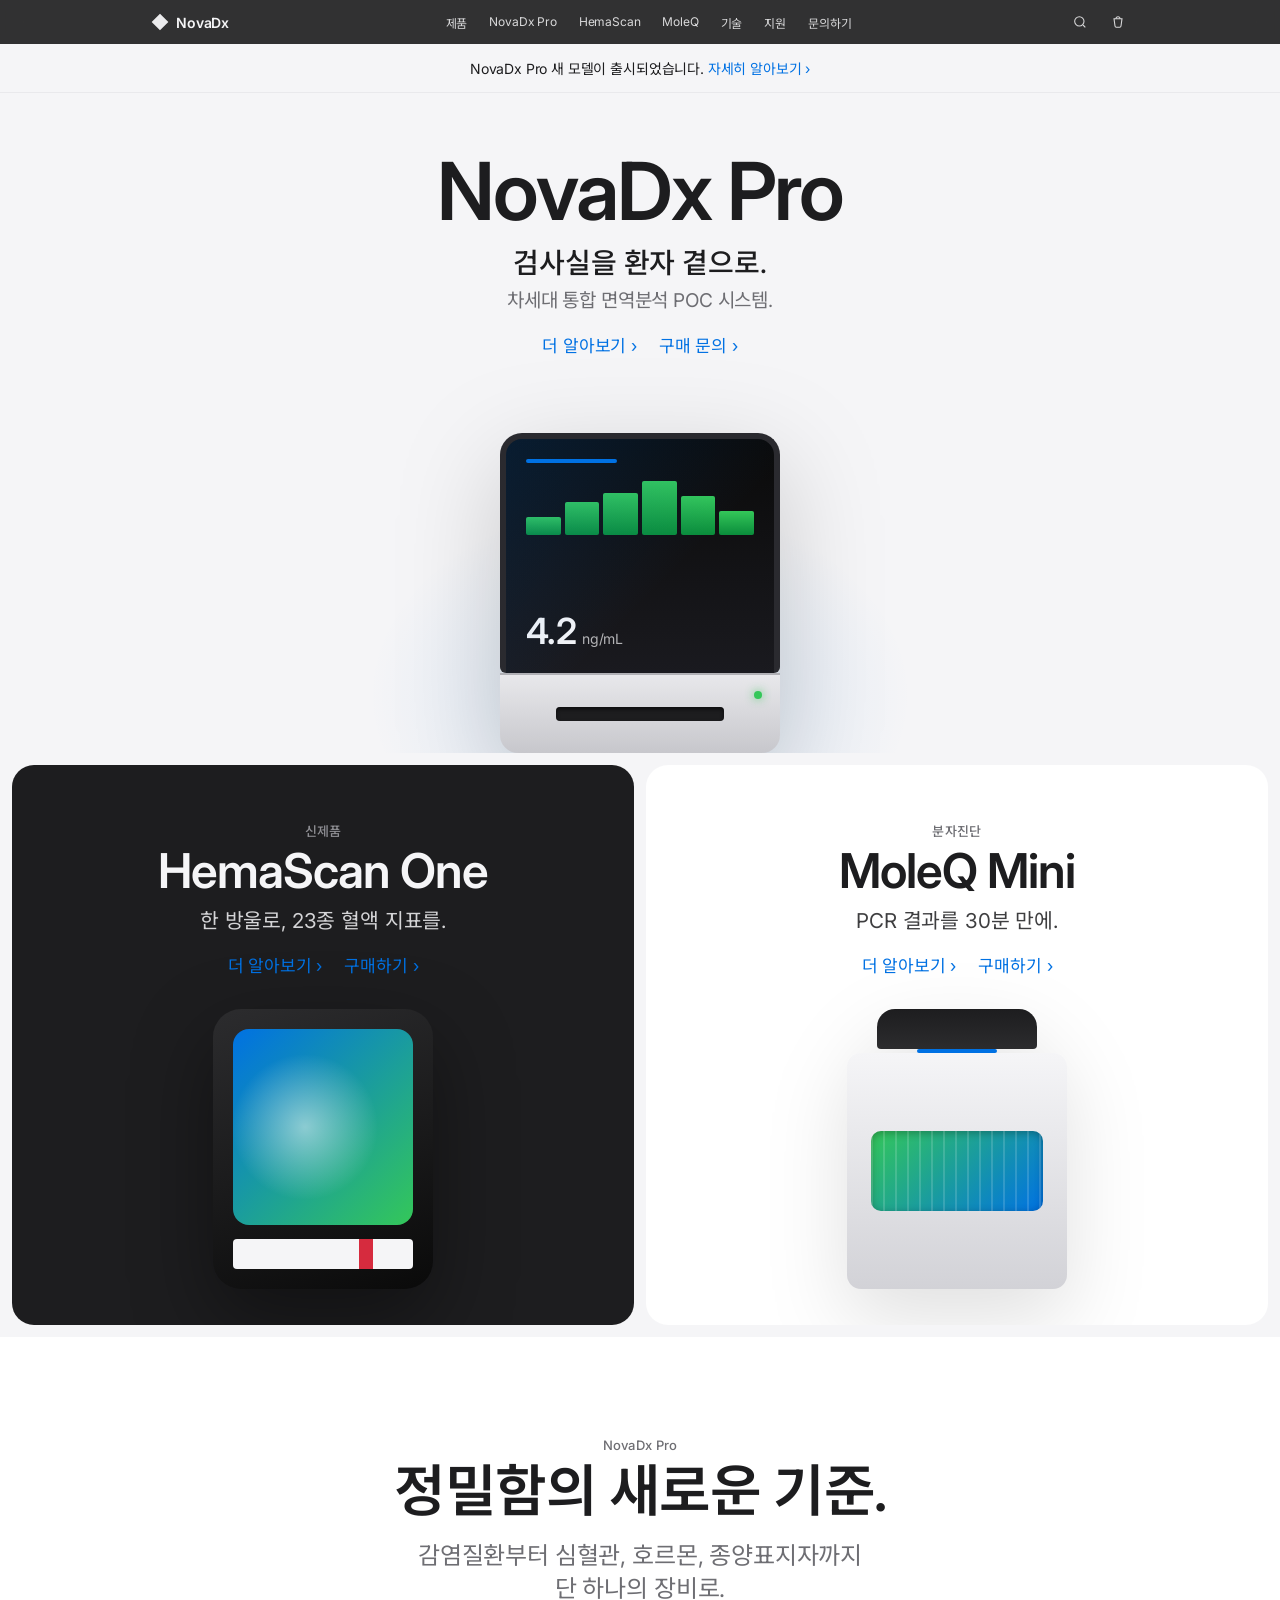
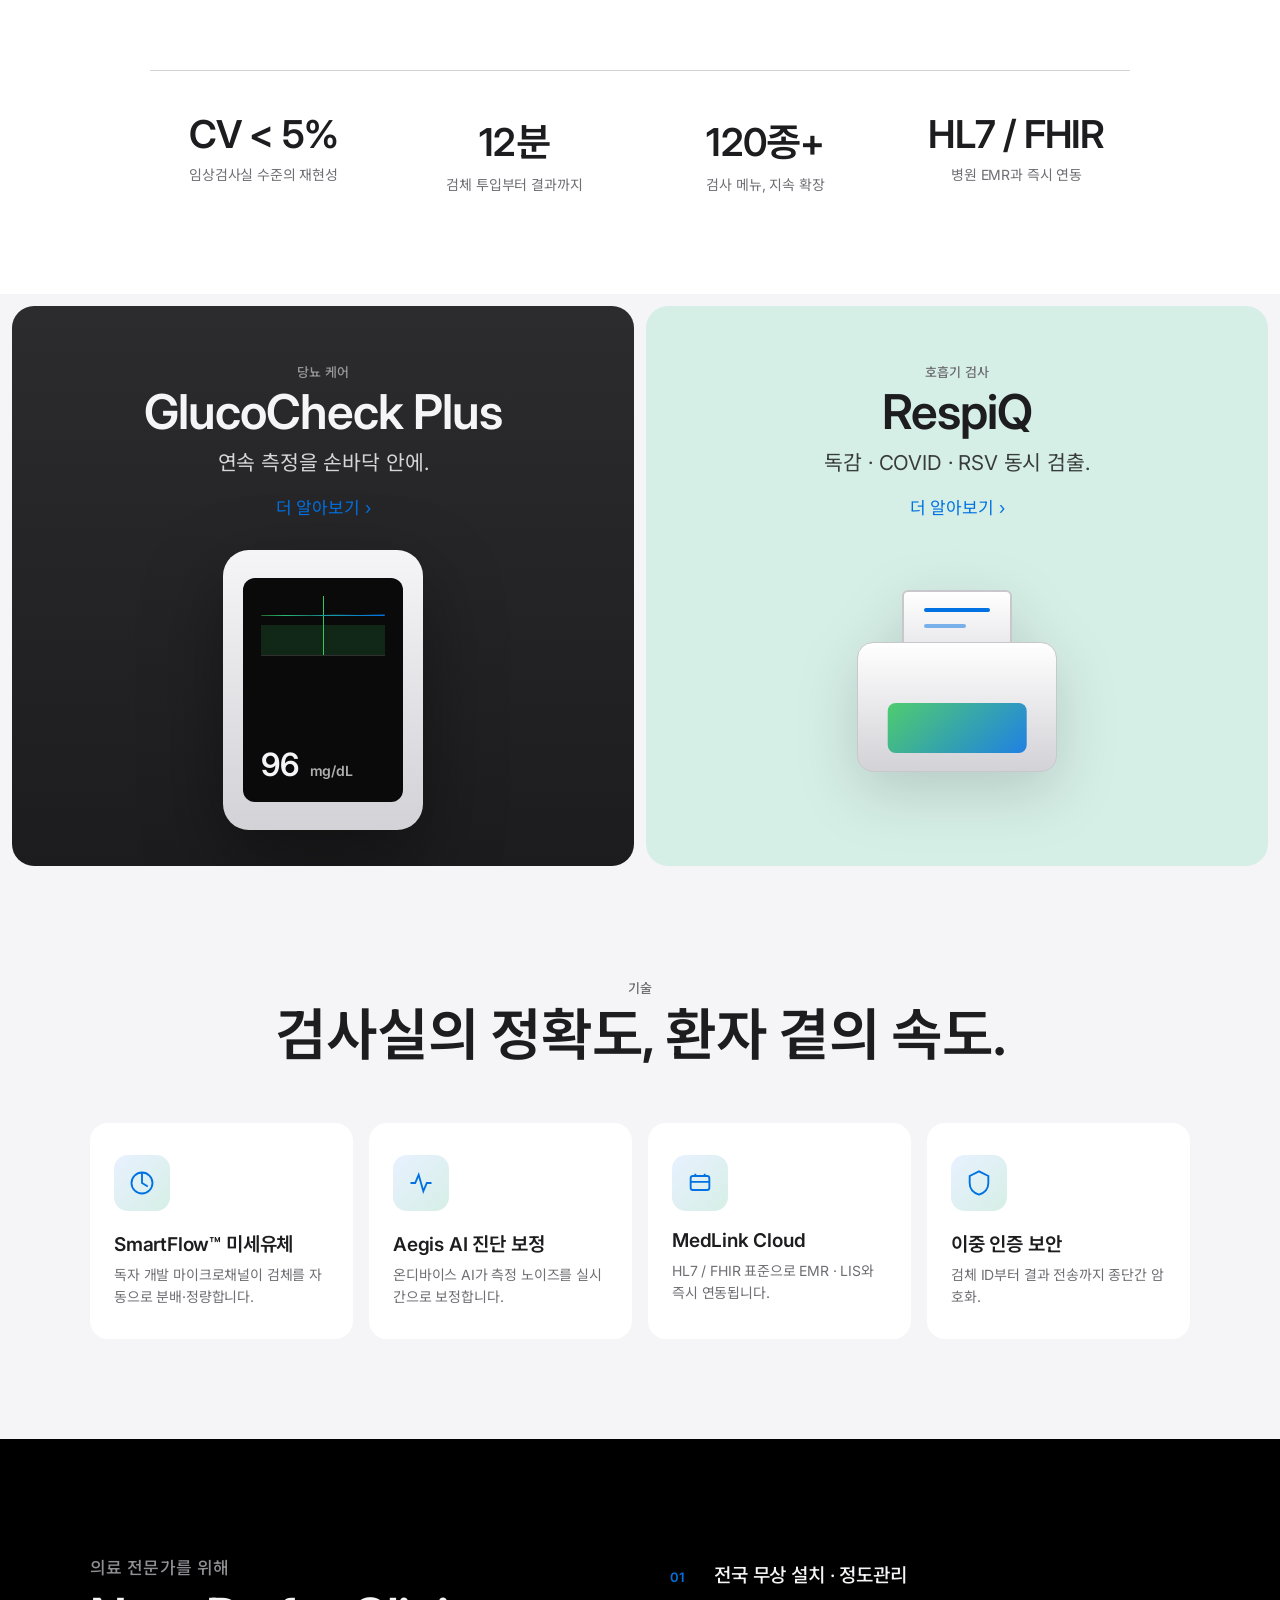
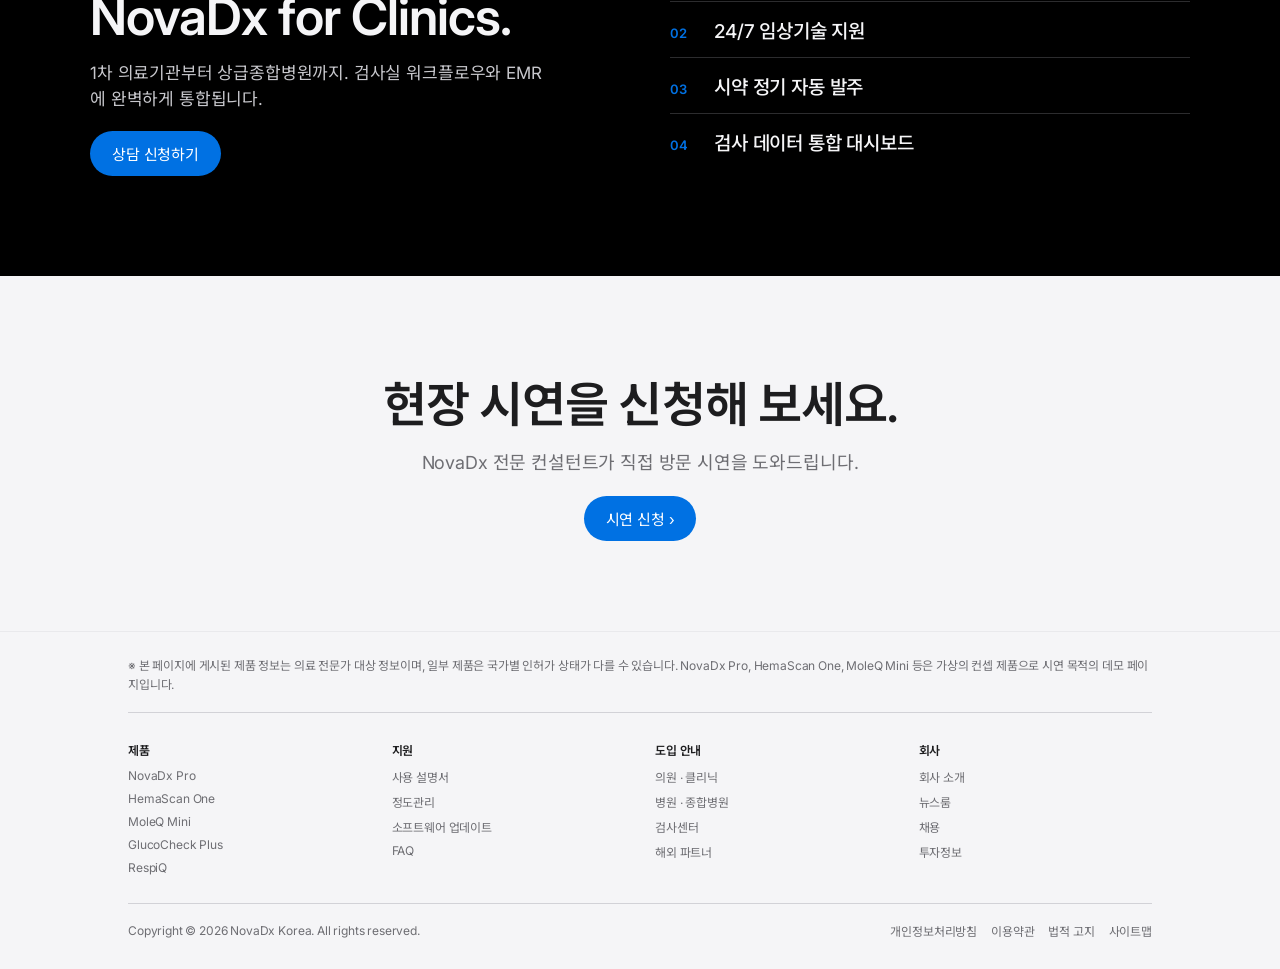
==== index.html @ 45e41076 "feat: Apple Korea-style POC diagnostics landing page NovaDx 컨셉의 단일 페이지 사이트 (HTML/CSS/JS): - 상단 글로벌 내" ====
<!DOCTYPE html>
<html lang="ko">
<head>
<meta charset="UTF-8" />
<meta name="viewport" content="width=device-width, initial-scale=1.0" />
<title>NovaDx — 차세대 현장 진단 시스템</title>
<meta name="description" content="NovaDx의 POC 진단 장비. 검사실 수준의 정확도를 환자 곁으로." />
<link rel="stylesheet" href="css/style.css" />
<link rel="preconnect" href="https://fonts.googleapis.com">
<link rel="preconnect" href="https://fonts.gstatic.com" crossorigin>
<link rel="stylesheet" href="https://fonts.googleapis.com/css2?family=Inter:wght@300;400;500;600;700&family=Noto+Sans+KR:wght@300;400;500;600;700&display=swap">
</head>
<body>

<!-- Global Nav -->
<header class="nav" id="nav">
  <div class="nav-inner">
    <a href="#" class="nav-logo" aria-label="NovaDx">
      <svg viewBox="0 0 24 24" width="20" height="20" fill="currentColor" aria-hidden="true">
        <path d="M12 2 L22 12 L12 22 L2 12 Z M12 7 L17 12 L12 17 L7 12 Z"/>
      </svg>
      <span>NovaDx</span>
    </a>
    <nav class="nav-menu" aria-label="주 메뉴">
      <a href="#products">제품</a>
      <a href="#flagship">NovaDx Pro</a>
      <a href="#hema">HemaScan</a>
      <a href="#mole">MoleQ</a>
      <a href="#tech">기술</a>
      <a href="#support">지원</a>
      <a href="#contact">문의하기</a>
    </nav>
    <div class="nav-icons">
      <button class="icon-btn" aria-label="검색">
        <svg viewBox="0 0 24 24" width="16" height="16" fill="none" stroke="currentColor" stroke-width="1.6"><circle cx="11" cy="11" r="7"/><path d="m20 20-3.5-3.5"/></svg>
      </button>
      <button class="icon-btn" aria-label="장바구니">
        <svg viewBox="0 0 24 24" width="16" height="16" fill="none" stroke="currentColor" stroke-width="1.6"><path d="M6 7h12l-1.5 11a2 2 0 0 1-2 1.8h-5a2 2 0 0 1-2-1.8L6 7Z"/><path d="M9 7a3 3 0 0 1 6 0"/></svg>
      </button>
    </div>
  </div>
</header>

<!-- Announcement Bar -->
<div class="announce">
  <p>NovaDx Pro 새 모델이 출시되었습니다. <a href="#flagship">자세히 알아보기 ›</a></p>
</div>

<main>

  <!-- Hero -->
  <section class="hero" id="hero">
    <div class="hero-copy">
      <h1>NovaDx Pro</h1>
      <p class="tagline">검사실을 환자 곁으로.</p>
      <p class="subline">차세대 통합 면역분석 POC 시스템.</p>
      <div class="cta-row">
        <a href="#flagship" class="link">더 알아보기 ›</a>
        <a href="#contact" class="link">구매 문의 ›</a>
      </div>
    </div>
    <div class="hero-visual" aria-hidden="true">
      <div class="device device-pro">
        <div class="device-screen">
          <div class="screen-bar"></div>
          <div class="screen-graph">
            <span></span><span></span><span></span><span></span><span></span><span></span>
          </div>
          <div class="screen-readout">
            <strong>4.2</strong><em>ng/mL</em>
          </div>
        </div>
        <div class="device-body">
          <div class="device-slot"></div>
          <div class="device-led"></div>
        </div>
      </div>
      <div class="hero-glow"></div>
    </div>
  </section>

  <!-- Tile Grid Row 1 -->
  <section class="tile-row" id="products">
    <article class="tile tile-dark" id="hema">
      <div class="tile-text">
        <p class="eyebrow">신제품</p>
        <h2>HemaScan One</h2>
        <p class="lede">한 방울로, 23종 혈액 지표를.</p>
        <div class="cta-row">
          <a href="#" class="link link-blue">더 알아보기 ›</a>
          <a href="#" class="link link-blue">구매하기 ›</a>
        </div>
      </div>
      <div class="tile-visual">
        <div class="device device-hema">
          <div class="hema-screen"><div class="hema-pulse"></div></div>
          <div class="hema-strip"></div>
        </div>
      </div>
    </article>

    <article class="tile tile-light" id="mole">
      <div class="tile-text">
        <p class="eyebrow">분자진단</p>
        <h2>MoleQ Mini</h2>
        <p class="lede">PCR 결과를 30분 만에.</p>
        <div class="cta-row">
          <a href="#" class="link link-blue">더 알아보기 ›</a>
          <a href="#" class="link link-blue">구매하기 ›</a>
        </div>
      </div>
      <div class="tile-visual">
        <div class="device device-mole">
          <div class="mole-cap"></div>
          <div class="mole-body">
            <div class="mole-window"></div>
          </div>
        </div>
      </div>
    </article>
  </section>

  <!-- Flagship deep dive -->
  <section class="feature" id="flagship">
    <div class="feature-inner">
      <p class="eyebrow center">NovaDx Pro</p>
      <h2 class="display">정밀함의 새로운 기준.</h2>
      <p class="display-sub">감염질환부터 심혈관, 호르몬, 종양표지자까지<br/>단 하나의 장비로.</p>

      <div class="spec-grid">
        <div class="spec">
          <strong>CV &lt; 5%</strong>
          <span>임상검사실 수준의 재현성</span>
        </div>
        <div class="spec">
          <strong>12분</strong>
          <span>검체 투입부터 결과까지</span>
        </div>
        <div class="spec">
          <strong>120종+</strong>
          <span>검사 메뉴, 지속 확장</span>
        </div>
        <div class="spec">
          <strong>HL7 / FHIR</strong>
          <span>병원 EMR과 즉시 연동</span>
        </div>
      </div>
    </div>
  </section>

  <!-- Tile Grid Row 2 -->
  <section class="tile-row">
    <article class="tile tile-graphite">
      <div class="tile-text">
        <p class="eyebrow">당뇨 케어</p>
        <h2>GlucoCheck Plus</h2>
        <p class="lede">연속 측정을 손바닥 안에.</p>
        <div class="cta-row">
          <a href="#" class="link link-blue">더 알아보기 ›</a>
        </div>
      </div>
      <div class="tile-visual">
        <div class="device device-gluco">
          <div class="gluco-screen">
            <div class="gluco-line"></div>
            <strong>96 <em>mg/dL</em></strong>
          </div>
        </div>
      </div>
    </article>

    <article class="tile tile-mint">
      <div class="tile-text">
        <p class="eyebrow">호흡기 검사</p>
        <h2>RespiQ</h2>
        <p class="lede">독감 · COVID · RSV 동시 검출.</p>
        <div class="cta-row">
          <a href="#" class="link link-blue">더 알아보기 ›</a>
        </div>
      </div>
      <div class="tile-visual">
        <div class="device device-respi">
          <div class="respi-cart"></div>
          <div class="respi-base"></div>
        </div>
      </div>
    </article>
  </section>

  <!-- Tech section -->
  <section class="tech" id="tech">
    <div class="tech-inner">
      <p class="eyebrow center">기술</p>
      <h2 class="display">검사실의 정확도, 환자 곁의 속도.</h2>

      <div class="tech-grid">
        <div class="tech-card">
          <div class="tech-icon" aria-hidden="true">
            <svg viewBox="0 0 24 24" width="28" height="28" fill="none" stroke="currentColor" stroke-width="1.6"><circle cx="12" cy="12" r="9"/><path d="M12 3v9l5 3"/></svg>
          </div>
          <h3>SmartFlow™ 미세유체</h3>
          <p>독자 개발 마이크로채널이 검체를 자동으로 분배·정량합니다.</p>
        </div>
        <div class="tech-card">
          <div class="tech-icon" aria-hidden="true">
            <svg viewBox="0 0 24 24" width="28" height="28" fill="none" stroke="currentColor" stroke-width="1.6"><path d="M3 12h4l3-7 4 14 3-7h4"/></svg>
          </div>
          <h3>Aegis AI 진단 보정</h3>
          <p>온디바이스 AI가 측정 노이즈를 실시간으로 보정합니다.</p>
        </div>
        <div class="tech-card">
          <div class="tech-icon" aria-hidden="true">
            <svg viewBox="0 0 24 24" width="28" height="28" fill="none" stroke="currentColor" stroke-width="1.6"><rect x="4" y="6" width="16" height="12" rx="2"/><path d="M8 6V4M16 6V4M4 11h16"/></svg>
          </div>
          <h3>MedLink Cloud</h3>
          <p>HL7 / FHIR 표준으로 EMR · LIS와 즉시 연동됩니다.</p>
        </div>
        <div class="tech-card">
          <div class="tech-icon" aria-hidden="true">
            <svg viewBox="0 0 24 24" width="28" height="28" fill="none" stroke="currentColor" stroke-width="1.6"><path d="M12 2 4 6v6c0 5 3.5 8.5 8 10 4.5-1.5 8-5 8-10V6l-8-4Z"/></svg>
          </div>
          <h3>이중 인증 보안</h3>
          <p>검체 ID부터 결과 전송까지 종단간 암호화.</p>
        </div>
      </div>
    </div>
  </section>

  <!-- For professionals -->
  <section class="pro" id="support">
    <div class="pro-inner">
      <div class="pro-text">
        <p class="eyebrow">의료 전문가를 위해</p>
        <h2>NovaDx for Clinics.</h2>
        <p>1차 의료기관부터 상급종합병원까지. 검사실 워크플로우와 EMR에 완벽하게 통합됩니다.</p>
        <a href="#contact" class="btn-primary">상담 신청하기</a>
      </div>
      <ul class="pro-bullets">
        <li><span>01</span> 전국 무상 설치 · 정도관리</li>
        <li><span>02</span> 24/7 임상기술 지원</li>
        <li><span>03</span> 시약 정기 자동 발주</li>
        <li><span>04</span> 검사 데이터 통합 대시보드</li>
      </ul>
    </div>
  </section>

  <!-- Contact / CTA -->
  <section class="cta-band" id="contact">
    <h2>현장 시연을 신청해 보세요.</h2>
    <p>NovaDx 전문 컨설턴트가 직접 방문 시연을 도와드립니다.</p>
    <a href="mailto:contact@novadx.kr" class="btn-primary btn-on-light">시연 신청 ›</a>
  </section>

</main>

<!-- Footer -->
<footer class="foot">
  <div class="foot-inner">
    <p class="foot-note">
      ※ 본 페이지에 게시된 제품 정보는 의료 전문가 대상 정보이며, 일부 제품은 국가별 인허가 상태가 다를 수 있습니다.
      NovaDx Pro, HemaScan One, MoleQ Mini 등은 가상의 컨셉 제품으로 시연 목적의 데모 페이지입니다.
    </p>

    <div class="foot-grid">
      <div>
        <h4>제품</h4>
        <ul>
          <li><a href="#flagship">NovaDx Pro</a></li>
          <li><a href="#hema">HemaScan One</a></li>
          <li><a href="#mole">MoleQ Mini</a></li>
          <li><a href="#">GlucoCheck Plus</a></li>
          <li><a href="#">RespiQ</a></li>
        </ul>
      </div>
      <div>
        <h4>지원</h4>
        <ul>
          <li><a href="#">사용 설명서</a></li>
          <li><a href="#">정도관리</a></li>
          <li><a href="#">소프트웨어 업데이트</a></li>
          <li><a href="#">FAQ</a></li>
        </ul>
      </div>
      <div>
        <h4>도입 안내</h4>
        <ul>
          <li><a href="#">의원 · 클리닉</a></li>
          <li><a href="#">병원 · 종합병원</a></li>
          <li><a href="#">검사센터</a></li>
          <li><a href="#">해외 파트너</a></li>
        </ul>
      </div>
      <div>
        <h4>회사</h4>
        <ul>
          <li><a href="#">회사 소개</a></li>
          <li><a href="#">뉴스룸</a></li>
          <li><a href="#">채용</a></li>
          <li><a href="#">투자정보</a></li>
        </ul>
      </div>
    </div>

    <div class="foot-bottom">
      <p>Copyright © 2026 NovaDx Korea. All rights reserved.</p>
      <ul>
        <li><a href="#">개인정보처리방침</a></li>
        <li><a href="#">이용약관</a></li>
        <li><a href="#">법적 고지</a></li>
        <li><a href="#">사이트맵</a></li>
      </ul>
    </div>
  </div>
</footer>

<script src="js/script.js"></script>
</body>
</html>
---- css/style.css ----
:root {
  --c-bg: #ffffff;
  --c-text: #1d1d1f;
  --c-text-soft: #6e6e73;
  --c-line: #d2d2d7;
  --c-blue: #0071e3;
  --c-blue-hover: #0077ed;
  --c-dark: #000000;
  --c-graphite: #1d1d1f;
  --c-mint: #d6efe6;
  --c-cream: #f5f5f7;
  --radius-l: 22px;
  --max: 1000px;
  --nav-h: 44px;
  --font: "Inter", "Noto Sans KR", -apple-system, BlinkMacSystemFont, "SF Pro KR", "SF Pro Text", "Apple SD Gothic Neo", "Helvetica Neue", Arial, sans-serif;
}

* { box-sizing: border-box; }

html, body {
  margin: 0;
  padding: 0;
  background: var(--c-cream);
  color: var(--c-text);
  font-family: var(--font);
  -webkit-font-smoothing: antialiased;
  -moz-osx-font-smoothing: grayscale;
  letter-spacing: -0.01em;
}

a { color: inherit; text-decoration: none; }
button { font-family: inherit; }

/* ---------- Global Nav ---------- */
.nav {
  position: sticky;
  top: 0;
  z-index: 100;
  height: var(--nav-h);
  background: rgba(0,0,0,0.8);
  backdrop-filter: saturate(180%) blur(20px);
  -webkit-backdrop-filter: saturate(180%) blur(20px);
  color: #f5f5f7;
  font-size: 12px;
}
.nav-inner {
  max-width: 1024px;
  margin: 0 auto;
  height: 100%;
  padding: 0 22px;
  display: flex;
  align-items: center;
  justify-content: space-between;
}
.nav-logo {
  display: flex;
  align-items: center;
  gap: 6px;
  font-weight: 600;
  font-size: 14px;
  color: #f5f5f7;
}
.nav-logo svg { opacity: 0.95; }
.nav-menu {
  display: flex;
  gap: 22px;
}
.nav-menu a {
  opacity: 0.85;
  transition: opacity 0.2s ease;
  font-weight: 400;
}
.nav-menu a:hover { opacity: 1; }
.nav-icons { display: flex; gap: 14px; }
.icon-btn {
  background: none;
  border: 0;
  padding: 4px;
  color: #f5f5f7;
  cursor: pointer;
  opacity: 0.85;
  display: flex;
  align-items: center;
  justify-content: center;
}
.icon-btn:hover { opacity: 1; }

/* ---------- Announcement ---------- */
.announce {
  background: var(--c-cream);
  text-align: center;
  padding: 14px 20px;
  font-size: 14px;
  color: var(--c-text);
  border-bottom: 1px solid #e9e9ec;
}
.announce a {
  color: var(--c-blue);
}
.announce a:hover { text-decoration: underline; }

/* ---------- Generic ---------- */
h1, h2, h3, h4 { margin: 0; font-weight: 600; }
p { margin: 0; }

.eyebrow {
  font-size: 13px;
  font-weight: 500;
  color: var(--c-text-soft);
  letter-spacing: 0.02em;
  text-transform: none;
  margin-bottom: 6px;
}
.eyebrow.center { text-align: center; }

.link {
  color: var(--c-blue);
  font-size: 17px;
  font-weight: 400;
  transition: color 0.2s ease;
}
.link:hover { color: var(--c-blue-hover); text-decoration: underline; }
.link-blue { color: var(--c-blue); }
.cta-row { display: flex; gap: 22px; justify-content: center; margin-top: 14px; flex-wrap: wrap; }

.btn-primary {
  display: inline-block;
  background: var(--c-blue);
  color: #fff;
  border-radius: 980px;
  padding: 12px 22px;
  font-size: 15px;
  font-weight: 400;
  transition: background 0.2s ease;
  margin-top: 18px;
}
.btn-primary:hover { background: var(--c-blue-hover); }
.btn-on-light { margin-top: 22px; }

/* ---------- Hero ---------- */
.hero {
  background: var(--c-cream);
  text-align: center;
  padding: 56px 22px 0;
  overflow: hidden;
}
.hero-copy h1 {
  font-size: clamp(44px, 7vw, 80px);
  font-weight: 600;
  letter-spacing: -0.025em;
  line-height: 1.05;
}
.hero-copy .tagline {
  font-size: clamp(20px, 2.4vw, 28px);
  font-weight: 500;
  margin-top: 8px;
  color: var(--c-text);
}
.hero-copy .subline {
  font-size: clamp(15px, 1.6vw, 19px);
  margin-top: 4px;
  color: var(--c-text-soft);
}
.hero .cta-row { margin-top: 20px; }

.hero-visual {
  position: relative;
  margin: 36px auto 0;
  width: 100%;
  max-width: 640px;
  height: 360px;
  display: flex;
  align-items: flex-end;
  justify-content: center;
}
.hero-glow {
  position: absolute;
  inset: auto 0 0 0;
  height: 80%;
  background: radial-gradient(ellipse at 50% 80%, rgba(0,113,227,0.12), transparent 60%);
  pointer-events: none;
  z-index: 0;
}

/* ---------- Device illustrations (CSS only) ---------- */
.device { position: relative; z-index: 1; }

.device-pro {
  width: 280px;
  height: 320px;
  display: flex;
  flex-direction: column;
  filter: drop-shadow(0 30px 50px rgba(0,0,0,0.18));
}
.device-screen {
  flex: 1;
  background: linear-gradient(180deg, #0a0a0a 0%, #1a1a1f 100%);
  border-radius: 22px 22px 6px 6px;
  border: 6px solid #2a2a2f;
  border-bottom: 0;
  padding: 20px;
  display: flex;
  flex-direction: column;
  gap: 12px;
  position: relative;
  overflow: hidden;
}
.device-screen::before {
  content: "";
  position: absolute;
  inset: 0;
  background: linear-gradient(135deg, rgba(0,113,227,0.18), transparent 60%);
  pointer-events: none;
}
.screen-bar {
  height: 4px;
  width: 40%;
  background: #0071e3;
  border-radius: 2px;
}
.screen-graph {
  display: flex;
  align-items: flex-end;
  gap: 4px;
  height: 60px;
}
.screen-graph span {
  flex: 1;
  background: linear-gradient(180deg, #34c759, #0a8c3b);
  border-radius: 2px;
  animation: bounce 2.4s infinite ease-in-out;
}
.screen-graph span:nth-child(1) { height: 30%; animation-delay: 0s; }
.screen-graph span:nth-child(2) { height: 55%; animation-delay: 0.15s; }
.screen-graph span:nth-child(3) { height: 70%; animation-delay: 0.3s; }
.screen-graph span:nth-child(4) { height: 90%; animation-delay: 0.45s; }
.screen-graph span:nth-child(5) { height: 65%; animation-delay: 0.6s; }
.screen-graph span:nth-child(6) { height: 40%; animation-delay: 0.75s; }
@keyframes bounce {
  0%, 100% { transform: translateY(0); opacity: 1; }
  50%      { transform: translateY(-4px); opacity: 0.85; }
}
.screen-readout {
  margin-top: auto;
  color: #f5f5f7;
  display: flex;
  align-items: baseline;
  gap: 6px;
}
.screen-readout strong { font-size: 36px; font-weight: 600; letter-spacing: -0.02em; }
.screen-readout em { font-style: normal; font-size: 14px; opacity: 0.7; }

.device-body {
  height: 80px;
  background: linear-gradient(180deg, #e8e8eb 0%, #c7c7cc 100%);
  border-radius: 0 0 18px 18px;
  position: relative;
  display: flex;
  align-items: center;
  justify-content: center;
  border-top: 2px solid #b0b0b5;
}
.device-slot {
  width: 60%;
  height: 14px;
  background: #1d1d1f;
  border-radius: 4px;
  box-shadow: inset 0 2px 4px rgba(0,0,0,0.6);
}
.device-led {
  position: absolute;
  right: 18px;
  top: 16px;
  width: 8px;
  height: 8px;
  border-radius: 50%;
  background: #34c759;
  box-shadow: 0 0 10px rgba(52,199,89,0.8);
}

/* ---------- Tile rows ---------- */
.tile-row {
  display: grid;
  grid-template-columns: 1fr 1fr;
  gap: 12px;
  padding: 12px;
  max-width: 1320px;
  margin: 0 auto;
}
.tile {
  position: relative;
  border-radius: var(--radius-l);
  padding: 56px 36px 36px;
  min-height: 560px;
  overflow: hidden;
  display: flex;
  flex-direction: column;
  justify-content: space-between;
}
.tile-text { text-align: center; }
.tile-text h2 {
  font-size: clamp(34px, 4vw, 48px);
  font-weight: 600;
  letter-spacing: -0.02em;
  line-height: 1.05;
  margin-top: 4px;
}
.tile-text .lede {
  font-size: clamp(17px, 1.6vw, 21px);
  margin-top: 8px;
  color: inherit;
  opacity: 0.85;
}
.tile-text .cta-row { margin-top: 18px; }

.tile-visual {
  flex: 1;
  display: flex;
  align-items: flex-end;
  justify-content: center;
  margin-top: 20px;
}

.tile-dark { background: #1d1d1f; color: #f5f5f7; }
.tile-dark .eyebrow { color: #8e8e93; }
.tile-light { background: #ffffff; color: var(--c-text); }
.tile-graphite { background: linear-gradient(180deg, #2c2c2e 0%, #1c1c1e 100%); color: #f5f5f7; }
.tile-graphite .eyebrow { color: #98989d; }
.tile-mint { background: var(--c-mint); color: var(--c-text); }

/* HemaScan device */
.device-hema {
  width: 220px;
  height: 280px;
  background: linear-gradient(160deg, #2c2c2e 0%, #0a0a0a 100%);
  border-radius: 28px;
  filter: drop-shadow(0 30px 40px rgba(0,0,0,0.4));
  padding: 20px;
  display: flex;
  flex-direction: column;
  gap: 14px;
}
.hema-screen {
  flex: 1;
  background: linear-gradient(135deg, #0071e3, #34c759);
  border-radius: 16px;
  position: relative;
  overflow: hidden;
}
.hema-pulse {
  position: absolute;
  inset: 0;
  background: radial-gradient(circle at 40% 50%, rgba(255,255,255,0.5), transparent 50%);
  animation: pulse 3s ease-in-out infinite;
}
@keyframes pulse {
  0%, 100% { opacity: 0.4; transform: scale(1); }
  50%      { opacity: 0.8; transform: scale(1.1); }
}
.hema-strip {
  height: 30px;
  background: linear-gradient(90deg, #f5f5f7 0%, #f5f5f7 70%, #d62b3e 70%, #d62b3e 78%, #f5f5f7 78%);
  border-radius: 4px;
}

/* MoleQ device */
.device-mole {
  width: 220px;
  height: 280px;
  display: flex;
  flex-direction: column;
  filter: drop-shadow(0 30px 40px rgba(0,0,0,0.12));
}
.mole-cap {
  height: 40px;
  background: linear-gradient(180deg, #1d1d1f, #2c2c2e);
  border-radius: 18px 18px 4px 4px;
  margin: 0 30px;
  position: relative;
}
.mole-cap::after {
  content: "";
  position: absolute;
  left: 50%;
  bottom: -4px;
  transform: translateX(-50%);
  width: 50%;
  height: 4px;
  background: var(--c-blue);
  border-radius: 2px;
}
.mole-body {
  flex: 1;
  background: linear-gradient(180deg, #f5f5f7 0%, #d2d2d7 100%);
  border-radius: 14px;
  margin-top: 4px;
  padding: 24px;
  display: flex;
  align-items: center;
  justify-content: center;
}
.mole-window {
  width: 100%;
  height: 80px;
  background: linear-gradient(135deg, #34c759, #0071e3);
  border-radius: 10px;
  box-shadow: inset 0 2px 8px rgba(0,0,0,0.3);
  position: relative;
  overflow: hidden;
}
.mole-window::after {
  content: "";
  position: absolute;
  inset: 0;
  background: repeating-linear-gradient(90deg, rgba(255,255,255,0.15) 0 2px, transparent 2px 12px);
  animation: scan 2.4s linear infinite;
}
@keyframes scan {
  from { transform: translateX(-50%); }
  to   { transform: translateX(50%); }
}

/* GlucoCheck device */
.device-gluco {
  width: 200px;
  height: 280px;
  background: linear-gradient(180deg, #f5f5f7 0%, #d2d2d7 100%);
  border-radius: 26px;
  padding: 28px 20px;
  filter: drop-shadow(0 30px 40px rgba(0,0,0,0.4));
}
.gluco-screen {
  width: 100%;
  height: 100%;
  background: #0a0a0a;
  border-radius: 12px;
  padding: 18px;
  color: #f5f5f7;
  display: flex;
  flex-direction: column;
  justify-content: space-between;
  position: relative;
}
.gluco-line {
  height: 60px;
  border-bottom: 1px solid rgba(255,255,255,0.15);
  background:
    linear-gradient(90deg, transparent 0 50%, #34c759 50% 51%, transparent 51% 100%) no-repeat,
    linear-gradient(180deg, transparent 50%, rgba(52,199,89,0.15) 50%);
  position: relative;
}
.gluco-line::before {
  content: "";
  position: absolute;
  left: 0;
  right: 0;
  top: 30%;
  height: 2px;
  background: linear-gradient(90deg, #34c759, #0071e3);
  border-radius: 2px;
  clip-path: polygon(0 70%, 20% 50%, 40% 60%, 60% 30%, 80% 45%, 100% 20%, 100% 100%, 0 100%);
}
.gluco-screen strong {
  font-size: 32px;
  font-weight: 600;
}
.gluco-screen em { font-style: normal; font-size: 14px; opacity: 0.7; margin-left: 4px; }

/* RespiQ */
.device-respi {
  width: 240px;
  height: 240px;
  display: flex;
  flex-direction: column;
  align-items: center;
  filter: drop-shadow(0 20px 30px rgba(0,0,0,0.15));
}
.respi-cart {
  width: 110px;
  height: 60px;
  background: linear-gradient(180deg, #ffffff, #e8e8eb);
  border: 2px solid #c7c7cc;
  border-radius: 6px;
  position: relative;
}
.respi-cart::before, .respi-cart::after {
  content: "";
  position: absolute;
  background: var(--c-blue);
  border-radius: 2px;
}
.respi-cart::before { top: 16px; left: 20px; right: 20px; height: 4px; }
.respi-cart::after  { top: 32px; left: 20px; width: 40%; height: 4px; opacity: 0.5; }
.respi-base {
  margin-top: -8px;
  width: 200px;
  height: 130px;
  background: linear-gradient(180deg, #ffffff 0%, #d2d2d7 100%);
  border-radius: 16px;
  border: 1px solid #c7c7cc;
  position: relative;
}
.respi-base::after {
  content: "";
  position: absolute;
  bottom: 18px;
  left: 50%;
  transform: translateX(-50%);
  width: 70%;
  height: 50px;
  background: linear-gradient(135deg, #34c759, #0071e3);
  border-radius: 8px;
  opacity: 0.85;
}

/* ---------- Feature deep-dive ---------- */
.feature {
  background: #ffffff;
  padding: 100px 22px;
  text-align: center;
}
.feature-inner { max-width: 980px; margin: 0 auto; }
.display {
  font-size: clamp(36px, 5vw, 56px);
  font-weight: 600;
  letter-spacing: -0.022em;
  line-height: 1.1;
  margin-top: 8px;
}
.display-sub {
  font-size: clamp(19px, 2vw, 24px);
  color: var(--c-text-soft);
  margin-top: 16px;
  line-height: 1.4;
}
.spec-grid {
  display: grid;
  grid-template-columns: repeat(4, 1fr);
  gap: 24px;
  margin-top: 64px;
  border-top: 1px solid var(--c-line);
  padding-top: 40px;
}
.spec strong {
  display: block;
  font-size: clamp(28px, 3vw, 40px);
  font-weight: 600;
  letter-spacing: -0.02em;
}
.spec span {
  display: block;
  font-size: 14px;
  color: var(--c-text-soft);
  margin-top: 8px;
  line-height: 1.4;
}

/* ---------- Tech ---------- */
.tech {
  background: var(--c-cream);
  padding: 100px 22px;
}
.tech-inner { max-width: 1100px; margin: 0 auto; text-align: center; }
.tech-grid {
  display: grid;
  grid-template-columns: repeat(4, 1fr);
  gap: 16px;
  margin-top: 56px;
}
.tech-card {
  background: #ffffff;
  border-radius: 18px;
  padding: 32px 24px;
  text-align: left;
  transition: transform 0.3s ease, box-shadow 0.3s ease;
}
.tech-card:hover {
  transform: translateY(-4px);
  box-shadow: 0 20px 40px rgba(0,0,0,0.06);
}
.tech-icon {
  width: 56px;
  height: 56px;
  border-radius: 14px;
  background: linear-gradient(135deg, #e8f1ff, #d6efe6);
  color: var(--c-blue);
  display: flex;
  align-items: center;
  justify-content: center;
  margin-bottom: 18px;
}
.tech-card h3 {
  font-size: 19px;
  font-weight: 600;
  letter-spacing: -0.01em;
}
.tech-card p {
  font-size: 14px;
  margin-top: 8px;
  color: var(--c-text-soft);
  line-height: 1.55;
}

/* ---------- For Professionals ---------- */
.pro {
  background: #000000;
  color: #f5f5f7;
  padding: 100px 22px;
}
.pro-inner {
  max-width: 1100px;
  margin: 0 auto;
  display: grid;
  grid-template-columns: 1fr 1fr;
  gap: 60px;
  align-items: center;
}
.pro-text .eyebrow { color: #8e8e93; }
.pro-text h2 {
  font-size: clamp(36px, 4vw, 52px);
  font-weight: 600;
  letter-spacing: -0.02em;
  line-height: 1.1;
  margin-top: 6px;
}
.pro-text p {
  margin-top: 16px;
  font-size: 17px;
  color: #c7c7cc;
  line-height: 1.55;
  max-width: 460px;
}
.pro-bullets {
  list-style: none;
  margin: 0;
  padding: 0;
  display: grid;
  gap: 14px;
}
.pro-bullets li {
  display: flex;
  align-items: baseline;
  gap: 16px;
  font-size: 19px;
  font-weight: 500;
  border-top: 1px solid #2c2c2e;
  padding-top: 14px;
}
.pro-bullets li:first-child { border-top: 0; padding-top: 0; }
.pro-bullets span {
  color: var(--c-blue);
  font-size: 13px;
  font-weight: 600;
  letter-spacing: 0.02em;
  min-width: 28px;
}

/* ---------- CTA band ---------- */
.cta-band {
  background: var(--c-cream);
  text-align: center;
  padding: 90px 22px;
}
.cta-band h2 {
  font-size: clamp(32px, 4vw, 48px);
  font-weight: 600;
  letter-spacing: -0.02em;
}
.cta-band p {
  margin-top: 12px;
  color: var(--c-text-soft);
  font-size: 18px;
}

/* ---------- Footer ---------- */
.foot {
  background: #f5f5f7;
  font-size: 12px;
  color: var(--c-text-soft);
  padding: 24px 22px 30px;
  border-top: 1px solid #e9e9ec;
}
.foot-inner { max-width: 1024px; margin: 0 auto; }
.foot-note {
  border-bottom: 1px solid #d2d2d7;
  padding-bottom: 18px;
  line-height: 1.6;
}
.foot-grid {
  display: grid;
  grid-template-columns: repeat(4, 1fr);
  gap: 30px;
  padding: 28px 0;
  border-bottom: 1px solid #d2d2d7;
}
.foot-grid h4 {
  font-size: 12px;
  color: var(--c-text);
  font-weight: 600;
  margin-bottom: 10px;
}
.foot-grid ul {
  list-style: none;
  padding: 0;
  margin: 0;
  display: grid;
  gap: 8px;
}
.foot-grid a:hover { color: var(--c-text); text-decoration: underline; }

.foot-bottom {
  display: flex;
  justify-content: space-between;
  align-items: center;
  padding-top: 18px;
  flex-wrap: wrap;
  gap: 10px;
}
.foot-bottom ul {
  list-style: none;
  padding: 0;
  margin: 0;
  display: flex;
  gap: 14px;
}
.foot-bottom a:hover { color: var(--c-text); }

/* ---------- Scroll reveal ---------- */
.reveal {
  opacity: 0;
  transform: translateY(24px);
  transition: opacity 0.8s ease, transform 0.8s ease;
}
.reveal.in {
  opacity: 1;
  transform: translateY(0);
}

/* ---------- Responsive ---------- */
@media (max-width: 900px) {
  .nav-menu { display: none; }
  .tile-row { grid-template-columns: 1fr; }
  .tile { min-height: 480px; padding: 44px 24px 28px; }
  .spec-grid { grid-template-columns: repeat(2, 1fr); gap: 28px 16px; }
  .tech-grid { grid-template-columns: repeat(2, 1fr); }
  .pro-inner { grid-template-columns: 1fr; gap: 40px; }
  .foot-grid { grid-template-columns: repeat(2, 1fr); }
  .hero-visual { height: 320px; }
  .device-pro { width: 240px; height: 280px; }
}

@media (max-width: 540px) {
  .hero { padding-top: 40px; }
  .tech-grid { grid-template-columns: 1fr; }
  .foot-grid { grid-template-columns: 1fr 1fr; }
  .foot-bottom { flex-direction: column; align-items: flex-start; }
  .device-pro { width: 220px; height: 260px; }
  .device-hema, .device-mole, .device-gluco { transform: scale(0.85); }
}
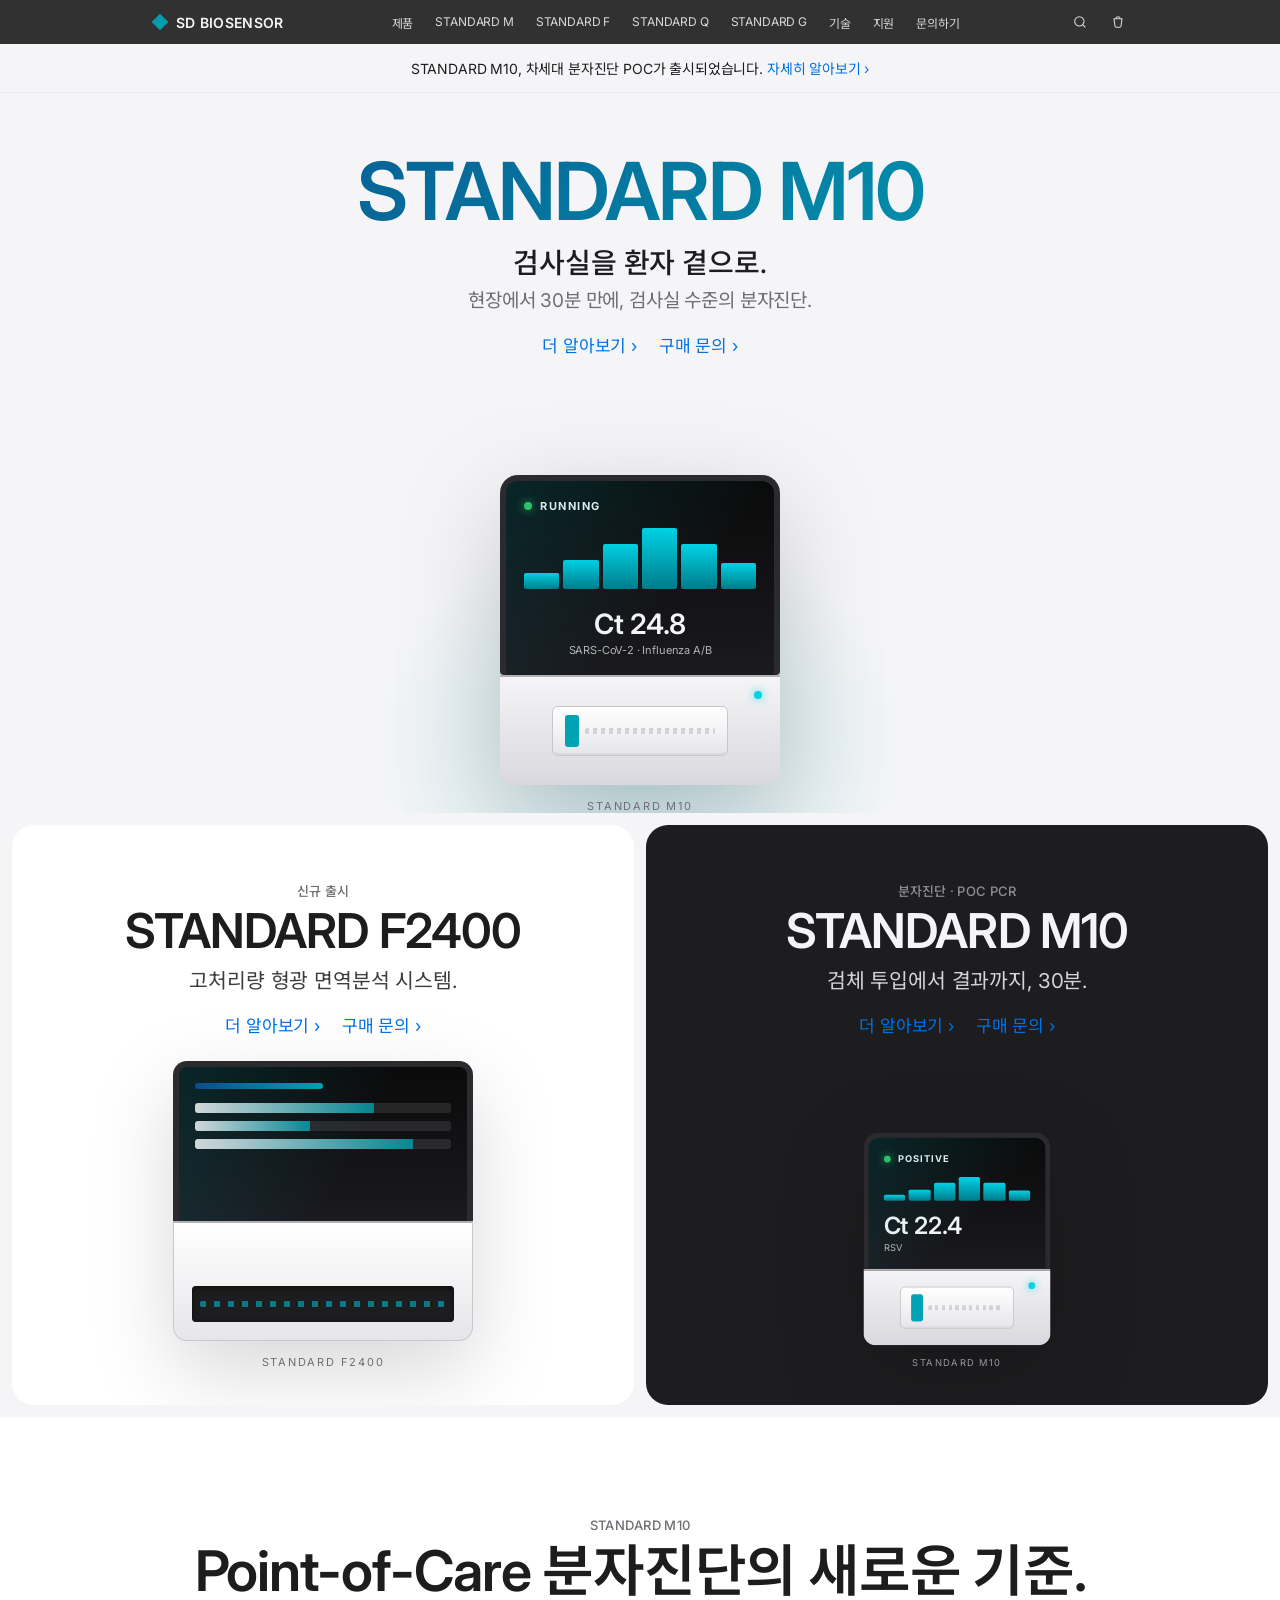
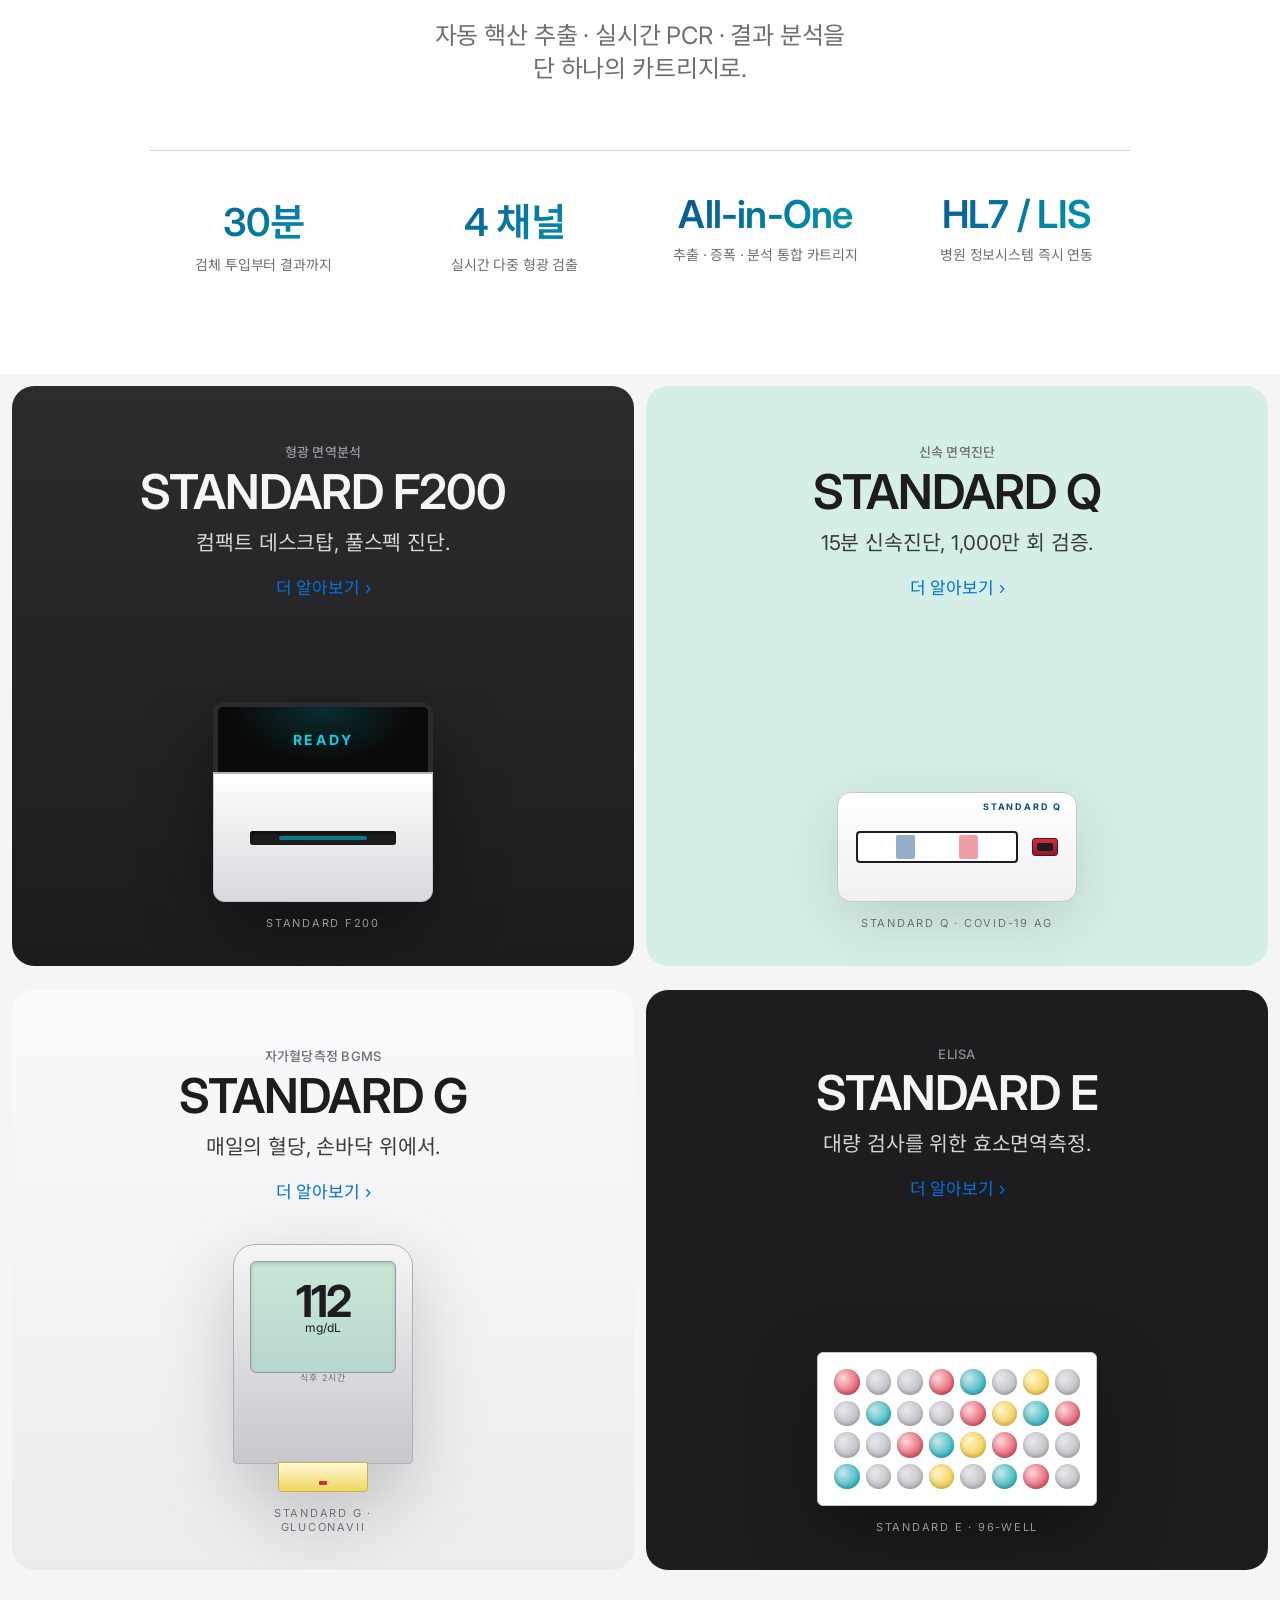
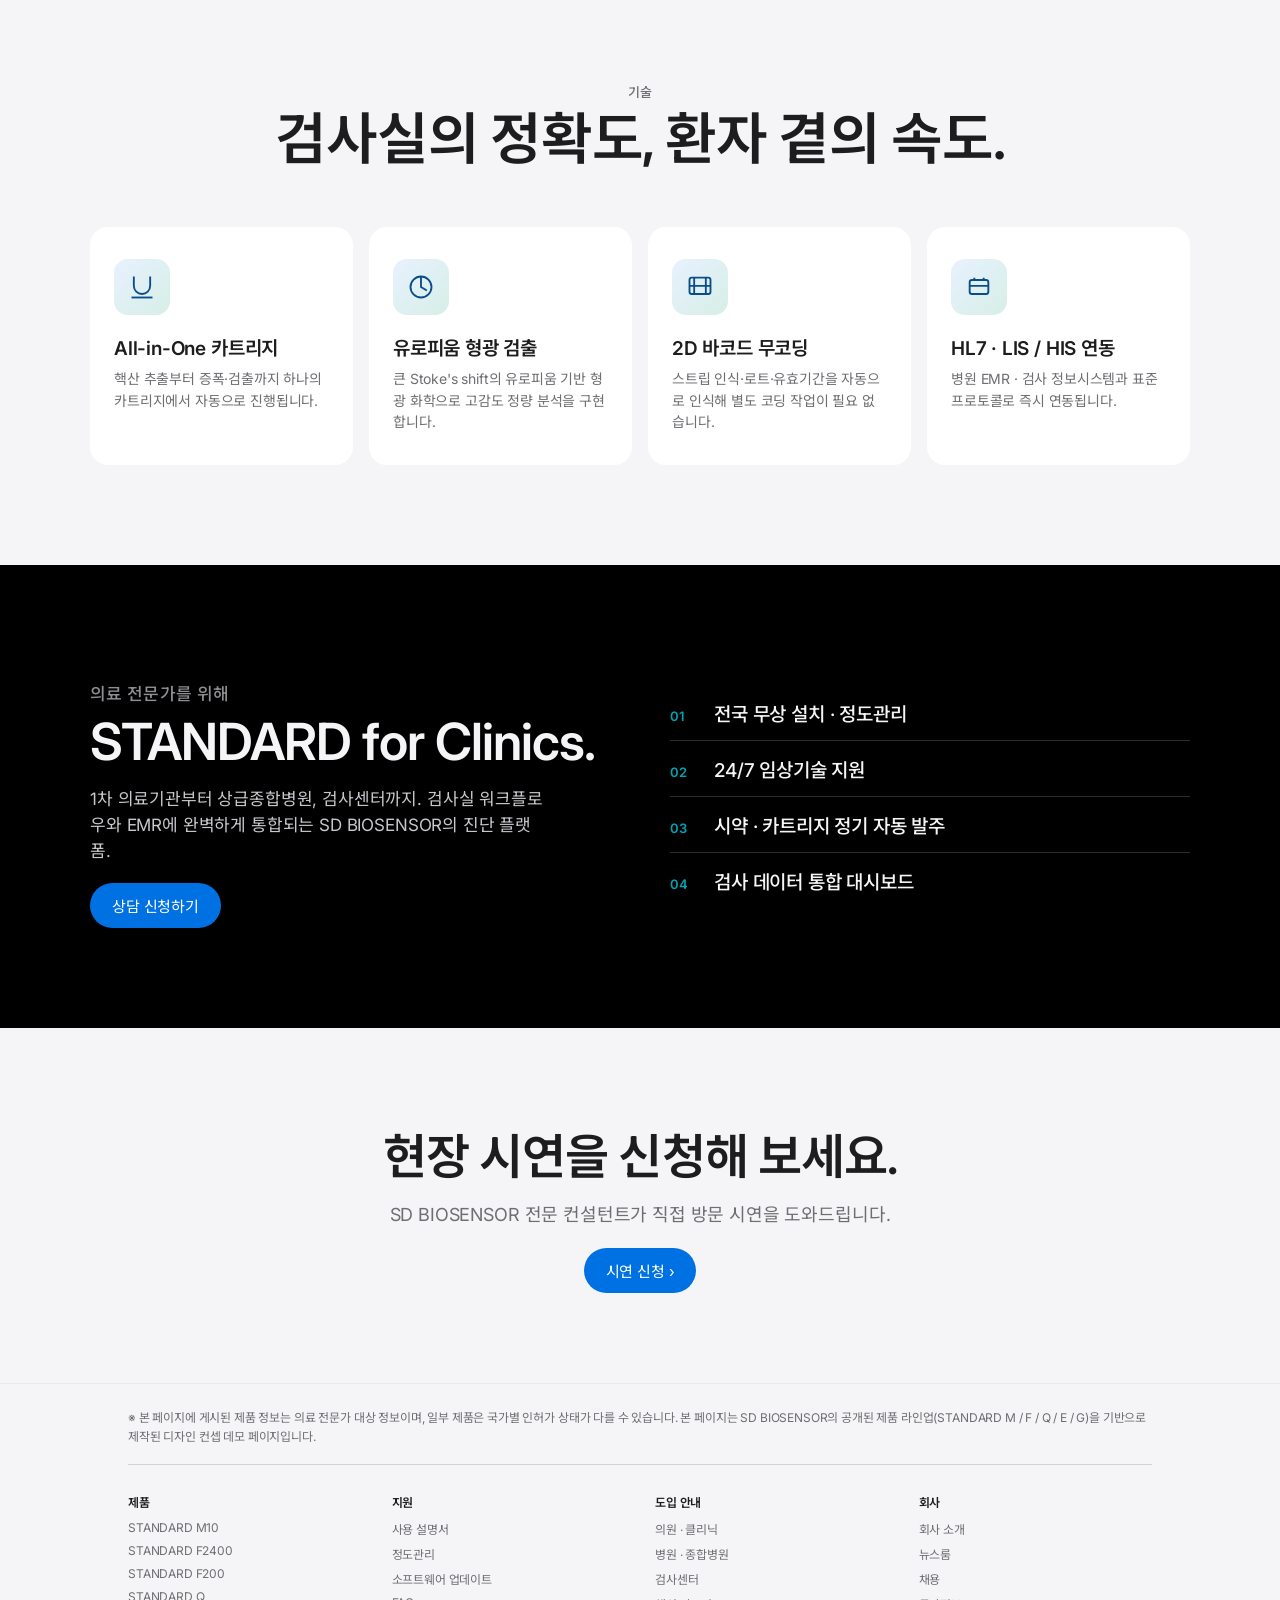
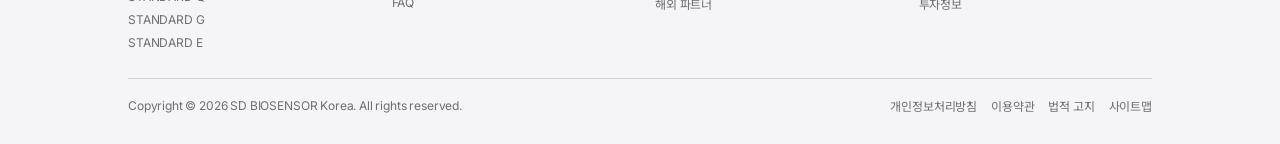
==== commit c9782c81: "feat: rebrand to SD BIOSENSOR product lineup 기존 가상 컨셉(NovaDx)을 SD BIOSENSOR 실제 라인업으로 교체: - 히어로: STAN" ====
--- a/index.html
+++ b/index.html
@@ -3,8 +3,8 @@
 <head>
 <meta charset="UTF-8" />
 <meta name="viewport" content="width=device-width, initial-scale=1.0" />
-<title>NovaDx — 차세대 현장 진단 시스템</title>
-<meta name="description" content="NovaDx의 POC 진단 장비. 검사실 수준의 정확도를 환자 곁으로." />
+<title>SD BIOSENSOR — POC 진단의 새로운 표준</title>
+<meta name="description" content="STANDARD M, F, Q, E, G — 검사실 수준의 정확도를 환자 곁으로." />
 <link rel="stylesheet" href="css/style.css" />
 <link rel="preconnect" href="https://fonts.googleapis.com">
 <link rel="preconnect" href="https://fonts.gstatic.com" crossorigin>
@@ -15,17 +15,18 @@
 <!-- Global Nav -->
 <header class="nav" id="nav">
   <div class="nav-inner">
-    <a href="#" class="nav-logo" aria-label="NovaDx">
+    <a href="#" class="nav-logo" aria-label="SD BIOSENSOR">
       <svg viewBox="0 0 24 24" width="20" height="20" fill="currentColor" aria-hidden="true">
         <path d="M12 2 L22 12 L12 22 L2 12 Z M12 7 L17 12 L12 17 L7 12 Z"/>
       </svg>
-      <span>NovaDx</span>
+      <span>SD BIOSENSOR</span>
     </a>
     <nav class="nav-menu" aria-label="주 메뉴">
       <a href="#products">제품</a>
-      <a href="#flagship">NovaDx Pro</a>
-      <a href="#hema">HemaScan</a>
-      <a href="#mole">MoleQ</a>
+      <a href="#m10">STANDARD M</a>
+      <a href="#f2400">STANDARD F</a>
+      <a href="#q">STANDARD Q</a>
+      <a href="#g">STANDARD G</a>
       <a href="#tech">기술</a>
       <a href="#support">지원</a>
       <a href="#contact">문의하기</a>
@@ -43,7 +44,7 @@
 
 <!-- Announcement Bar -->
 <div class="announce">
-  <p>NovaDx Pro 새 모델이 출시되었습니다. <a href="#flagship">자세히 알아보기 ›</a></p>
+  <p>STANDARD M10, 차세대 분자진단 POC가 출시되었습니다. <a href="#m10">자세히 알아보기 ›</a></p>
 </div>
 
 <main>
@@ -51,29 +52,28 @@
   <!-- Hero -->
   <section class="hero" id="hero">
     <div class="hero-copy">
-      <h1>NovaDx Pro</h1>
+      <h1>STANDARD M10</h1>
       <p class="tagline">검사실을 환자 곁으로.</p>
-      <p class="subline">차세대 통합 면역분석 POC 시스템.</p>
+      <p class="subline">현장에서 30분 만에, 검사실 수준의 분자진단.</p>
       <div class="cta-row">
-        <a href="#flagship" class="link">더 알아보기 ›</a>
+        <a href="#m10" class="link">더 알아보기 ›</a>
         <a href="#contact" class="link">구매 문의 ›</a>
       </div>
     </div>
     <div class="hero-visual" aria-hidden="true">
-      <div class="device device-pro">
-        <div class="device-screen">
-          <div class="screen-bar"></div>
-          <div class="screen-graph">
+      <div class="device m10">
+        <div class="m10-screen">
+          <div class="m10-status"><span class="dot ok"></span><b>RUNNING</b></div>
+          <div class="m10-graph">
             <span></span><span></span><span></span><span></span><span></span><span></span>
           </div>
-          <div class="screen-readout">
-            <strong>4.2</strong><em>ng/mL</em>
-          </div>
-        </div>
-        <div class="device-body">
-          <div class="device-slot"></div>
-          <div class="device-led"></div>
-        </div>
+          <div class="m10-readout"><strong>Ct 24.8</strong><em>SARS-CoV-2 · Influenza A/B</em></div>
+        </div>
+        <div class="m10-body">
+          <div class="m10-cartridge"></div>
+          <div class="m10-led"></div>
+        </div>
+        <p class="device-label">STANDARD M10</p>
       </div>
       <div class="hero-glow"></div>
     </div>
@@ -81,68 +81,77 @@
 
   <!-- Tile Grid Row 1 -->
   <section class="tile-row" id="products">
-    <article class="tile tile-dark" id="hema">
-      <div class="tile-text">
-        <p class="eyebrow">신제품</p>
-        <h2>HemaScan One</h2>
-        <p class="lede">한 방울로, 23종 혈액 지표를.</p>
-        <div class="cta-row">
-          <a href="#" class="link link-blue">더 알아보기 ›</a>
-          <a href="#" class="link link-blue">구매하기 ›</a>
-        </div>
-      </div>
-      <div class="tile-visual">
-        <div class="device device-hema">
-          <div class="hema-screen"><div class="hema-pulse"></div></div>
-          <div class="hema-strip"></div>
-        </div>
-      </div>
-    </article>
-
-    <article class="tile tile-light" id="mole">
-      <div class="tile-text">
-        <p class="eyebrow">분자진단</p>
-        <h2>MoleQ Mini</h2>
-        <p class="lede">PCR 결과를 30분 만에.</p>
-        <div class="cta-row">
-          <a href="#" class="link link-blue">더 알아보기 ›</a>
-          <a href="#" class="link link-blue">구매하기 ›</a>
-        </div>
-      </div>
-      <div class="tile-visual">
-        <div class="device device-mole">
-          <div class="mole-cap"></div>
-          <div class="mole-body">
-            <div class="mole-window"></div>
-          </div>
+    <article class="tile tile-light" id="f2400">
+      <div class="tile-text">
+        <p class="eyebrow">신규 출시</p>
+        <h2>STANDARD F2400</h2>
+        <p class="lede">고처리량 형광 면역분석 시스템.</p>
+        <div class="cta-row">
+          <a href="#" class="link link-blue">더 알아보기 ›</a>
+          <a href="#contact" class="link link-blue">구매 문의 ›</a>
+        </div>
+      </div>
+      <div class="tile-visual">
+        <div class="device f2400">
+          <div class="f2400-screen">
+            <div class="f2400-bar"></div>
+            <div class="f2400-rows"><i></i><i></i><i></i></div>
+          </div>
+          <div class="f2400-body">
+            <div class="f2400-tray"></div>
+          </div>
+          <p class="device-label">STANDARD F2400</p>
+        </div>
+      </div>
+    </article>
+
+    <article class="tile tile-dark" id="m10">
+      <div class="tile-text">
+        <p class="eyebrow">분자진단 · POC PCR</p>
+        <h2>STANDARD M10</h2>
+        <p class="lede">검체 투입에서 결과까지, 30분.</p>
+        <div class="cta-row">
+          <a href="#" class="link link-blue">더 알아보기 ›</a>
+          <a href="#contact" class="link link-blue">구매 문의 ›</a>
+        </div>
+      </div>
+      <div class="tile-visual">
+        <div class="device m10 m10-tile">
+          <div class="m10-screen">
+            <div class="m10-status"><span class="dot ok"></span><b>POSITIVE</b></div>
+            <div class="m10-graph"><span></span><span></span><span></span><span></span><span></span><span></span></div>
+            <div class="m10-readout"><strong>Ct 22.4</strong><em>RSV</em></div>
+          </div>
+          <div class="m10-body"><div class="m10-cartridge"></div><div class="m10-led"></div></div>
+          <p class="device-label">STANDARD M10</p>
         </div>
       </div>
     </article>
   </section>
 
   <!-- Flagship deep dive -->
-  <section class="feature" id="flagship">
+  <section class="feature" id="m10-deep">
     <div class="feature-inner">
-      <p class="eyebrow center">NovaDx Pro</p>
-      <h2 class="display">정밀함의 새로운 기준.</h2>
-      <p class="display-sub">감염질환부터 심혈관, 호르몬, 종양표지자까지<br/>단 하나의 장비로.</p>
+      <p class="eyebrow center">STANDARD M10</p>
+      <h2 class="display">Point-of-Care 분자진단의 새로운 기준.</h2>
+      <p class="display-sub">자동 핵산 추출 · 실시간 PCR · 결과 분석을<br/>단 하나의 카트리지로.</p>
 
       <div class="spec-grid">
         <div class="spec">
-          <strong>CV &lt; 5%</strong>
-          <span>임상검사실 수준의 재현성</span>
+          <strong>30분</strong>
+          <span>검체 투입부터 결과까지</span>
         </div>
         <div class="spec">
-          <strong>12분</strong>
-          <span>검체 투입부터 결과까지</span>
+          <strong>4 채널</strong>
+          <span>실시간 다중 형광 검출</span>
         </div>
         <div class="spec">
-          <strong>120종+</strong>
-          <span>검사 메뉴, 지속 확장</span>
+          <strong>All-in-One</strong>
+          <span>추출 · 증폭 · 분석 통합 카트리지</span>
         </div>
         <div class="spec">
-          <strong>HL7 / FHIR</strong>
-          <span>병원 EMR과 즉시 연동</span>
+          <strong>HL7 / LIS</strong>
+          <span>병원 정보시스템 즉시 연동</span>
         </div>
       </div>
     </div>
@@ -150,38 +159,91 @@
 
   <!-- Tile Grid Row 2 -->
   <section class="tile-row">
-    <article class="tile tile-graphite">
-      <div class="tile-text">
-        <p class="eyebrow">당뇨 케어</p>
-        <h2>GlucoCheck Plus</h2>
-        <p class="lede">연속 측정을 손바닥 안에.</p>
-        <div class="cta-row">
-          <a href="#" class="link link-blue">더 알아보기 ›</a>
-        </div>
-      </div>
-      <div class="tile-visual">
-        <div class="device device-gluco">
-          <div class="gluco-screen">
-            <div class="gluco-line"></div>
-            <strong>96 <em>mg/dL</em></strong>
-          </div>
-        </div>
-      </div>
-    </article>
-
-    <article class="tile tile-mint">
-      <div class="tile-text">
-        <p class="eyebrow">호흡기 검사</p>
-        <h2>RespiQ</h2>
-        <p class="lede">독감 · COVID · RSV 동시 검출.</p>
-        <div class="cta-row">
-          <a href="#" class="link link-blue">더 알아보기 ›</a>
-        </div>
-      </div>
-      <div class="tile-visual">
-        <div class="device device-respi">
-          <div class="respi-cart"></div>
-          <div class="respi-base"></div>
+    <article class="tile tile-graphite" id="f200">
+      <div class="tile-text">
+        <p class="eyebrow">형광 면역분석</p>
+        <h2>STANDARD F200</h2>
+        <p class="lede">컴팩트 데스크탑, 풀스펙 진단.</p>
+        <div class="cta-row">
+          <a href="#" class="link link-blue">더 알아보기 ›</a>
+        </div>
+      </div>
+      <div class="tile-visual">
+        <div class="device f200">
+          <div class="f200-screen"><b>READY</b></div>
+          <div class="f200-body">
+            <div class="f200-slot"></div>
+          </div>
+          <p class="device-label">STANDARD F200</p>
+        </div>
+      </div>
+    </article>
+
+    <article class="tile tile-mint" id="q">
+      <div class="tile-text">
+        <p class="eyebrow">신속 면역진단</p>
+        <h2>STANDARD Q</h2>
+        <p class="lede">15분 신속진단, 1,000만 회 검증.</p>
+        <div class="cta-row">
+          <a href="#" class="link link-blue">더 알아보기 ›</a>
+        </div>
+      </div>
+      <div class="tile-visual">
+        <div class="device q-kit">
+          <div class="q-cassette">
+            <div class="q-window">
+              <span class="q-line c">C</span>
+              <span class="q-line t">T</span>
+            </div>
+            <div class="q-port"></div>
+          </div>
+          <p class="device-label">STANDARD Q · COVID-19 Ag</p>
+        </div>
+      </div>
+    </article>
+  </section>
+
+  <!-- Tile Grid Row 3 -->
+  <section class="tile-row">
+    <article class="tile tile-cream" id="g">
+      <div class="tile-text">
+        <p class="eyebrow">자가혈당측정 BGMS</p>
+        <h2>STANDARD G</h2>
+        <p class="lede">매일의 혈당, 손바닥 위에서.</p>
+        <div class="cta-row">
+          <a href="#" class="link link-blue">더 알아보기 ›</a>
+        </div>
+      </div>
+      <div class="tile-visual">
+        <div class="device g-meter">
+          <div class="g-screen">
+            <strong>112</strong><em>mg/dL</em>
+            <small>식후 2시간</small>
+          </div>
+          <div class="g-strip"></div>
+          <p class="device-label">STANDARD G · GlucoNavii</p>
+        </div>
+      </div>
+    </article>
+
+    <article class="tile tile-dark" id="e">
+      <div class="tile-text">
+        <p class="eyebrow">ELISA</p>
+        <h2>STANDARD E</h2>
+        <p class="lede">대량 검사를 위한 효소면역측정.</p>
+        <div class="cta-row">
+          <a href="#" class="link link-blue">더 알아보기 ›</a>
+        </div>
+      </div>
+      <div class="tile-visual">
+        <div class="device e-plate">
+          <div class="e-grid">
+            <span></span><span></span><span></span><span></span><span></span><span></span><span></span><span></span>
+            <span></span><span></span><span></span><span></span><span></span><span></span><span></span><span></span>
+            <span></span><span></span><span></span><span></span><span></span><span></span><span></span><span></span>
+            <span></span><span></span><span></span><span></span><span></span><span></span><span></span><span></span>
+          </div>
+          <p class="device-label">STANDARD E · 96-well</p>
         </div>
       </div>
     </article>
@@ -196,31 +258,31 @@
       <div class="tech-grid">
         <div class="tech-card">
           <div class="tech-icon" aria-hidden="true">
-            <svg viewBox="0 0 24 24" width="28" height="28" fill="none" stroke="currentColor" stroke-width="1.6"><circle cx="12" cy="12" r="9"/><path d="M12 3v9l5 3"/></svg>
-          </div>
-          <h3>SmartFlow™ 미세유체</h3>
-          <p>독자 개발 마이크로채널이 검체를 자동으로 분배·정량합니다.</p>
+            <svg viewBox="0 0 24 24" width="28" height="28" fill="none" stroke="currentColor" stroke-width="1.6"><path d="M5 3v8a7 7 0 0 0 14 0V3"/><path d="M3 21h18"/></svg>
+          </div>
+          <h3>All-in-One 카트리지</h3>
+          <p>핵산 추출부터 증폭·검출까지 하나의 카트리지에서 자동으로 진행됩니다.</p>
         </div>
         <div class="tech-card">
           <div class="tech-icon" aria-hidden="true">
-            <svg viewBox="0 0 24 24" width="28" height="28" fill="none" stroke="currentColor" stroke-width="1.6"><path d="M3 12h4l3-7 4 14 3-7h4"/></svg>
-          </div>
-          <h3>Aegis AI 진단 보정</h3>
-          <p>온디바이스 AI가 측정 노이즈를 실시간으로 보정합니다.</p>
+            <svg viewBox="0 0 24 24" width="28" height="28" fill="none" stroke="currentColor" stroke-width="1.6"><circle cx="12" cy="12" r="9"/><path d="M12 3v9l5 3"/></svg>
+          </div>
+          <h3>유로피움 형광 검출</h3>
+          <p>큰 Stoke's shift의 유로피움 기반 형광 화학으로 고감도 정량 분석을 구현합니다.</p>
+        </div>
+        <div class="tech-card">
+          <div class="tech-icon" aria-hidden="true">
+            <svg viewBox="0 0 24 24" width="28" height="28" fill="none" stroke="currentColor" stroke-width="1.6"><rect x="3" y="4" width="18" height="14" rx="2"/><path d="M7 4v14M17 4v14M3 11h18"/></svg>
+          </div>
+          <h3>2D 바코드 무코딩</h3>
+          <p>스트립 인식·로트·유효기간을 자동으로 인식해 별도 코딩 작업이 필요 없습니다.</p>
         </div>
         <div class="tech-card">
           <div class="tech-icon" aria-hidden="true">
             <svg viewBox="0 0 24 24" width="28" height="28" fill="none" stroke="currentColor" stroke-width="1.6"><rect x="4" y="6" width="16" height="12" rx="2"/><path d="M8 6V4M16 6V4M4 11h16"/></svg>
           </div>
-          <h3>MedLink Cloud</h3>
-          <p>HL7 / FHIR 표준으로 EMR · LIS와 즉시 연동됩니다.</p>
-        </div>
-        <div class="tech-card">
-          <div class="tech-icon" aria-hidden="true">
-            <svg viewBox="0 0 24 24" width="28" height="28" fill="none" stroke="currentColor" stroke-width="1.6"><path d="M12 2 4 6v6c0 5 3.5 8.5 8 10 4.5-1.5 8-5 8-10V6l-8-4Z"/></svg>
-          </div>
-          <h3>이중 인증 보안</h3>
-          <p>검체 ID부터 결과 전송까지 종단간 암호화.</p>
+          <h3>HL7 · LIS / HIS 연동</h3>
+          <p>병원 EMR · 검사 정보시스템과 표준 프로토콜로 즉시 연동됩니다.</p>
         </div>
       </div>
     </div>
@@ -231,14 +293,14 @@
     <div class="pro-inner">
       <div class="pro-text">
         <p class="eyebrow">의료 전문가를 위해</p>
-        <h2>NovaDx for Clinics.</h2>
-        <p>1차 의료기관부터 상급종합병원까지. 검사실 워크플로우와 EMR에 완벽하게 통합됩니다.</p>
+        <h2>STANDARD for Clinics.</h2>
+        <p>1차 의료기관부터 상급종합병원, 검사센터까지. 검사실 워크플로우와 EMR에 완벽하게 통합되는 SD BIOSENSOR의 진단 플랫폼.</p>
         <a href="#contact" class="btn-primary">상담 신청하기</a>
       </div>
       <ul class="pro-bullets">
         <li><span>01</span> 전국 무상 설치 · 정도관리</li>
         <li><span>02</span> 24/7 임상기술 지원</li>
-        <li><span>03</span> 시약 정기 자동 발주</li>
+        <li><span>03</span> 시약 · 카트리지 정기 자동 발주</li>
         <li><span>04</span> 검사 데이터 통합 대시보드</li>
       </ul>
     </div>
@@ -247,8 +309,8 @@
   <!-- Contact / CTA -->
   <section class="cta-band" id="contact">
     <h2>현장 시연을 신청해 보세요.</h2>
-    <p>NovaDx 전문 컨설턴트가 직접 방문 시연을 도와드립니다.</p>
-    <a href="mailto:contact@novadx.kr" class="btn-primary btn-on-light">시연 신청 ›</a>
+    <p>SD BIOSENSOR 전문 컨설턴트가 직접 방문 시연을 도와드립니다.</p>
+    <a href="mailto:contact@sdbiosensor.com" class="btn-primary btn-on-light">시연 신청 ›</a>
   </section>
 
 </main>
@@ -258,18 +320,19 @@
   <div class="foot-inner">
     <p class="foot-note">
       ※ 본 페이지에 게시된 제품 정보는 의료 전문가 대상 정보이며, 일부 제품은 국가별 인허가 상태가 다를 수 있습니다.
-      NovaDx Pro, HemaScan One, MoleQ Mini 등은 가상의 컨셉 제품으로 시연 목적의 데모 페이지입니다.
+      본 페이지는 SD BIOSENSOR의 공개된 제품 라인업(STANDARD M / F / Q / E / G)을 기반으로 제작된 디자인 컨셉 데모 페이지입니다.
     </p>
 
     <div class="foot-grid">
       <div>
         <h4>제품</h4>
         <ul>
-          <li><a href="#flagship">NovaDx Pro</a></li>
-          <li><a href="#hema">HemaScan One</a></li>
-          <li><a href="#mole">MoleQ Mini</a></li>
-          <li><a href="#">GlucoCheck Plus</a></li>
-          <li><a href="#">RespiQ</a></li>
+          <li><a href="#m10">STANDARD M10</a></li>
+          <li><a href="#f2400">STANDARD F2400</a></li>
+          <li><a href="#f200">STANDARD F200</a></li>
+          <li><a href="#q">STANDARD Q</a></li>
+          <li><a href="#g">STANDARD G</a></li>
+          <li><a href="#e">STANDARD E</a></li>
         </ul>
       </div>
       <div>
@@ -302,7 +365,7 @@
     </div>
 
     <div class="foot-bottom">
-      <p>Copyright © 2026 NovaDx Korea. All rights reserved.</p>
+      <p>Copyright © 2026 SD BIOSENSOR Korea. All rights reserved.</p>
       <ul>
         <li><a href="#">개인정보처리방침</a></li>
         <li><a href="#">이용약관</a></li>
--- a/css/style.css
+++ b/css/style.css
@@ -5,10 +5,13 @@
   --c-line: #d2d2d7;
   --c-blue: #0071e3;
   --c-blue-hover: #0077ed;
+  --c-brand: #0a4d8c;       /* SD Biosensor deep blue */
+  --c-brand-2: #00a3b4;     /* teal accent */
   --c-dark: #000000;
   --c-graphite: #1d1d1f;
   --c-mint: #d6efe6;
   --c-cream: #f5f5f7;
+  --c-off: #fafafc;
   --radius-l: 22px;
   --max: 1000px;
   --nav-h: 44px;
@@ -59,12 +62,10 @@
   font-weight: 600;
   font-size: 14px;
   color: #f5f5f7;
-}
-.nav-logo svg { opacity: 0.95; }
-.nav-menu {
-  display: flex;
-  gap: 22px;
-}
+  letter-spacing: 0.02em;
+}
+.nav-logo svg { opacity: 0.95; color: var(--c-brand-2); }
+.nav-menu { display: flex; gap: 22px; }
 .nav-menu a {
   opacity: 0.85;
   transition: opacity 0.2s ease;
@@ -94,9 +95,7 @@
   color: var(--c-text);
   border-bottom: 1px solid #e9e9ec;
 }
-.announce a {
-  color: var(--c-blue);
-}
+.announce a { color: var(--c-blue); }
 .announce a:hover { text-decoration: underline; }
 
 /* ---------- Generic ---------- */
@@ -108,7 +107,6 @@
   font-weight: 500;
   color: var(--c-text-soft);
   letter-spacing: 0.02em;
-  text-transform: none;
   margin-bottom: 6px;
 }
 .eyebrow.center { text-align: center; }
@@ -137,6 +135,17 @@
 .btn-primary:hover { background: var(--c-blue-hover); }
 .btn-on-light { margin-top: 22px; }
 
+.device-label {
+  margin-top: 14px;
+  font-size: 11px;
+  letter-spacing: 0.16em;
+  text-transform: uppercase;
+  color: var(--c-text-soft);
+  text-align: center;
+}
+.tile-dark .device-label,
+.tile-graphite .device-label { color: #98989d; }
+
 /* ---------- Hero ---------- */
 .hero {
   background: var(--c-cream);
@@ -149,6 +158,10 @@
   font-weight: 600;
   letter-spacing: -0.025em;
   line-height: 1.05;
+  background: linear-gradient(135deg, var(--c-brand) 0%, var(--c-brand-2) 100%);
+  -webkit-background-clip: text;
+  background-clip: text;
+  -webkit-text-fill-color: transparent;
 }
 .hero-copy .tagline {
   font-size: clamp(20px, 2.4vw, 28px);
@@ -168,7 +181,7 @@
   margin: 36px auto 0;
   width: 100%;
   max-width: 640px;
-  height: 360px;
+  height: 420px;
   display: flex;
   align-items: flex-end;
   justify-content: center;
@@ -177,106 +190,447 @@
   position: absolute;
   inset: auto 0 0 0;
   height: 80%;
-  background: radial-gradient(ellipse at 50% 80%, rgba(0,113,227,0.12), transparent 60%);
+  background: radial-gradient(ellipse at 50% 80%, rgba(0,163,180,0.18), transparent 60%);
   pointer-events: none;
   z-index: 0;
 }
 
-/* ---------- Device illustrations (CSS only) ---------- */
+/* ---------- Devices (CSS-only illustrations) ---------- */
 .device { position: relative; z-index: 1; }
 
-.device-pro {
+/* ---- STANDARD M10: compact white POC PCR analyzer ---- */
+.m10 {
   width: 280px;
-  height: 320px;
   display: flex;
   flex-direction: column;
   filter: drop-shadow(0 30px 50px rgba(0,0,0,0.18));
 }
-.device-screen {
-  flex: 1;
+.m10-screen {
   background: linear-gradient(180deg, #0a0a0a 0%, #1a1a1f 100%);
-  border-radius: 22px 22px 6px 6px;
+  border-radius: 18px 18px 4px 4px;
   border: 6px solid #2a2a2f;
   border-bottom: 0;
-  padding: 20px;
+  padding: 18px;
   display: flex;
   flex-direction: column;
   gap: 12px;
   position: relative;
   overflow: hidden;
-}
-.device-screen::before {
+  height: 200px;
+}
+.m10-screen::before {
   content: "";
   position: absolute;
   inset: 0;
-  background: linear-gradient(135deg, rgba(0,113,227,0.18), transparent 60%);
+  background: linear-gradient(135deg, rgba(0,163,180,0.18), transparent 60%);
   pointer-events: none;
 }
-.screen-bar {
-  height: 4px;
-  width: 40%;
-  background: #0071e3;
-  border-radius: 2px;
-}
-.screen-graph {
+.m10-status {
+  display: flex;
+  align-items: center;
+  gap: 8px;
+  color: #f5f5f7;
+  font-size: 11px;
+  letter-spacing: 0.14em;
+  font-weight: 600;
+}
+.m10-status .dot {
+  width: 8px; height: 8px; border-radius: 50%; background: #34c759;
+  box-shadow: 0 0 10px rgba(52,199,89,0.8);
+  animation: blink 1.6s ease-in-out infinite;
+}
+@keyframes blink {
+  0%, 100% { opacity: 1; }
+  50%      { opacity: 0.3; }
+}
+.m10-graph {
   display: flex;
   align-items: flex-end;
   gap: 4px;
-  height: 60px;
-}
-.screen-graph span {
+  height: 64px;
+}
+.m10-graph span {
   flex: 1;
-  background: linear-gradient(180deg, #34c759, #0a8c3b);
+  background: linear-gradient(180deg, #00d4e6, #007a8a);
   border-radius: 2px;
   animation: bounce 2.4s infinite ease-in-out;
 }
-.screen-graph span:nth-child(1) { height: 30%; animation-delay: 0s; }
-.screen-graph span:nth-child(2) { height: 55%; animation-delay: 0.15s; }
-.screen-graph span:nth-child(3) { height: 70%; animation-delay: 0.3s; }
-.screen-graph span:nth-child(4) { height: 90%; animation-delay: 0.45s; }
-.screen-graph span:nth-child(5) { height: 65%; animation-delay: 0.6s; }
-.screen-graph span:nth-child(6) { height: 40%; animation-delay: 0.75s; }
+.m10-graph span:nth-child(1) { height: 25%; animation-delay: 0s; }
+.m10-graph span:nth-child(2) { height: 45%; animation-delay: 0.15s; }
+.m10-graph span:nth-child(3) { height: 70%; animation-delay: 0.3s; }
+.m10-graph span:nth-child(4) { height: 95%; animation-delay: 0.45s; }
+.m10-graph span:nth-child(5) { height: 70%; animation-delay: 0.6s; }
+.m10-graph span:nth-child(6) { height: 40%; animation-delay: 0.75s; }
 @keyframes bounce {
   0%, 100% { transform: translateY(0); opacity: 1; }
   50%      { transform: translateY(-4px); opacity: 0.85; }
 }
-.screen-readout {
+.m10-readout {
   margin-top: auto;
   color: #f5f5f7;
   display: flex;
-  align-items: baseline;
-  gap: 6px;
-}
-.screen-readout strong { font-size: 36px; font-weight: 600; letter-spacing: -0.02em; }
-.screen-readout em { font-style: normal; font-size: 14px; opacity: 0.7; }
-
-.device-body {
-  height: 80px;
-  background: linear-gradient(180deg, #e8e8eb 0%, #c7c7cc 100%);
-  border-radius: 0 0 18px 18px;
+  flex-direction: column;
+  gap: 2px;
+}
+.m10-readout strong { font-size: 28px; font-weight: 600; letter-spacing: -0.02em; }
+.m10-readout em { font-style: normal; font-size: 11px; opacity: 0.7; }
+
+.m10-body {
+  height: 110px;
+  background: linear-gradient(180deg, #f5f5f7 0%, #d8d8de 100%);
+  border-radius: 0 0 14px 14px;
   position: relative;
   display: flex;
   align-items: center;
   justify-content: center;
   border-top: 2px solid #b0b0b5;
-}
-.device-slot {
-  width: 60%;
+  padding: 14px;
+}
+.m10-cartridge {
+  width: 70%;
+  height: 50px;
+  background: linear-gradient(180deg, #ffffff 0%, #e6e6ea 100%);
+  border: 1px solid #c7c7cc;
+  border-radius: 6px;
+  position: relative;
+  box-shadow: inset 0 -2px 0 rgba(0,0,0,0.05);
+}
+.m10-cartridge::before {
+  content: "";
+  position: absolute;
+  left: 12px; top: 8px; bottom: 8px;
+  width: 14px;
+  background: var(--c-brand-2);
+  border-radius: 3px;
+}
+.m10-cartridge::after {
+  content: "";
+  position: absolute;
+  left: 32px; right: 12px; top: 50%; transform: translateY(-50%);
+  height: 6px;
+  background: repeating-linear-gradient(90deg, #d2d2d7 0 4px, transparent 4px 8px);
+  border-radius: 2px;
+}
+.m10-led {
+  position: absolute;
+  right: 18px; top: 14px;
+  width: 8px; height: 8px;
+  border-radius: 50%;
+  background: #00d4e6;
+  box-shadow: 0 0 10px rgba(0,212,230,0.8);
+}
+.m10-tile { width: 220px; transform: scale(0.85); transform-origin: center bottom; }
+.m10-tile .m10-screen { height: 160px; }
+.m10-tile .m10-body { height: 90px; }
+
+/* ---- STANDARD F2400: high-throughput benchtop analyzer ---- */
+.f2400 {
+  width: 300px;
+  filter: drop-shadow(0 30px 40px rgba(0,0,0,0.15));
+}
+.f2400-screen {
+  height: 160px;
+  background: linear-gradient(180deg, #0a0a0a 0%, #1a1a1f 100%);
+  border: 6px solid #2a2a2f;
+  border-radius: 14px 14px 0 0;
+  border-bottom: 0;
+  padding: 16px;
+  position: relative;
+  overflow: hidden;
+}
+.f2400-screen::before {
+  content: "";
+  position: absolute;
+  inset: 0;
+  background: linear-gradient(120deg, rgba(0,163,180,0.18), transparent 60%);
+}
+.f2400-bar {
+  height: 6px;
+  width: 50%;
+  background: linear-gradient(90deg, var(--c-brand), var(--c-brand-2));
+  border-radius: 3px;
+  position: relative;
+  z-index: 1;
+}
+.f2400-rows {
+  display: flex;
+  flex-direction: column;
+  gap: 8px;
+  margin-top: 14px;
+  position: relative;
+  z-index: 1;
+}
+.f2400-rows i {
+  display: block;
+  height: 10px;
+  border-radius: 3px;
+  background: linear-gradient(90deg, rgba(245,245,247,0.85) 0%, rgba(0,212,230,0.6) var(--w,40%), rgba(245,245,247,0.1) var(--w,40%), rgba(245,245,247,0.1) 100%);
+  position: relative;
+}
+.f2400-rows i:nth-child(1) { --w: 70%; }
+.f2400-rows i:nth-child(2) { --w: 45%; }
+.f2400-rows i:nth-child(3) { --w: 85%; }
+
+.f2400-body {
+  height: 120px;
+  background: linear-gradient(180deg, #ffffff 0%, #e6e6ea 100%);
+  border-radius: 0 0 14px 14px;
+  border: 1px solid #c7c7cc;
+  border-top: 2px solid #b0b0b5;
+  padding: 18px;
+  position: relative;
+}
+.f2400-tray {
+  position: absolute;
+  left: 18px; right: 18px; bottom: 18px;
+  height: 36px;
+  background: #1d1d1f;
+  border-radius: 4px;
+  box-shadow: inset 0 2px 6px rgba(0,0,0,0.6);
+  display: flex;
+  align-items: center;
+  padding: 0 8px;
+}
+.f2400-tray::before {
+  content: "";
+  flex: 1;
+  height: 6px;
+  background: repeating-linear-gradient(90deg, var(--c-brand-2) 0 6px, transparent 6px 14px);
+  border-radius: 2px;
+  opacity: 0.7;
+}
+
+/* ---- STANDARD F200: compact desktop FIA analyzer ---- */
+.f200 {
+  width: 220px;
+  filter: drop-shadow(0 25px 35px rgba(0,0,0,0.4));
+}
+.f200-screen {
+  height: 70px;
+  background: #0a0a0a;
+  border: 5px solid #2a2a2f;
+  border-radius: 10px 10px 0 0;
+  border-bottom: 0;
+  display: flex;
+  align-items: center;
+  justify-content: center;
+  color: #00d4e6;
+  font-size: 14px;
+  font-weight: 600;
+  letter-spacing: 0.2em;
+  font-family: "Inter", monospace;
+  position: relative;
+  overflow: hidden;
+}
+.f200-screen::before {
+  content: "";
+  position: absolute;
+  inset: 0;
+  background: radial-gradient(ellipse at 50% 0, rgba(0,212,230,0.18), transparent 60%);
+}
+.f200-screen b { position: relative; z-index: 1; }
+.f200-body {
+  height: 130px;
+  background: linear-gradient(180deg, #ffffff 0%, #d8d8de 100%);
+  border-radius: 0 0 12px 12px;
+  border: 1px solid #c7c7cc;
+  border-top: 2px solid #b0b0b5;
+  padding: 22px 18px;
+  display: flex;
+  align-items: center;
+  justify-content: center;
+}
+.f200-slot {
+  width: 80%;
   height: 14px;
   background: #1d1d1f;
+  border-radius: 3px;
+  box-shadow: inset 0 2px 4px rgba(0,0,0,0.6);
+  position: relative;
+}
+.f200-slot::after {
+  content: "";
+  position: absolute;
+  left: 20%; right: 20%; top: 50%; transform: translateY(-50%);
+  height: 4px;
+  background: var(--c-brand-2);
+  border-radius: 2px;
+  opacity: 0.7;
+}
+
+/* ---- STANDARD Q: rapid-test cassette ---- */
+.q-kit {
+  width: 240px;
+  display: flex;
+  flex-direction: column;
+  align-items: center;
+  filter: drop-shadow(0 18px 30px rgba(0,0,0,0.12));
+}
+.q-cassette {
+  width: 100%;
+  height: 110px;
+  background: linear-gradient(180deg, #ffffff 0%, #f0f0f3 100%);
+  border: 1px solid #c7c7cc;
+  border-radius: 14px;
+  display: flex;
+  align-items: center;
+  padding: 0 18px;
+  gap: 14px;
+  position: relative;
+}
+.q-cassette::after {
+  content: "STANDARD Q";
+  position: absolute;
+  right: 14px; top: 8px;
+  font-size: 9px;
+  letter-spacing: 0.2em;
+  color: var(--c-brand);
+  font-weight: 700;
+}
+.q-window {
+  flex: 1;
+  height: 32px;
+  background: #fff;
+  border: 2px solid #1d1d1f;
   border-radius: 4px;
-  box-shadow: inset 0 2px 4px rgba(0,0,0,0.6);
-}
-.device-led {
-  position: absolute;
-  right: 18px;
-  top: 16px;
-  width: 8px;
-  height: 8px;
+  display: flex;
+  align-items: center;
+  justify-content: space-around;
+  padding: 0 16px;
+  position: relative;
+}
+.q-line {
+  font-size: 10px;
+  font-weight: 700;
+  color: var(--c-text-soft);
+  position: relative;
+}
+.q-line::after {
+  content: "";
+  position: absolute;
+  left: -6px; right: -6px; top: -6px; bottom: -6px;
+  border-radius: 2px;
+}
+.q-line.c::after { background: var(--c-brand); opacity: 0.45; }
+.q-line.t::after { background: #d62b3e; opacity: 0.45; animation: pulse 2.4s ease-in-out infinite; }
+.q-line.c, .q-line.t { color: #fff; z-index: 1; }
+@keyframes pulse {
+  0%, 100% { opacity: 0.35; }
+  50%      { opacity: 0.65; }
+}
+.q-port {
+  width: 26px; height: 18px;
+  background: linear-gradient(180deg, #d62b3e 0%, #8a1c2a 100%);
+  border-radius: 3px;
+  border: 1px solid #5a1019;
+  position: relative;
+}
+.q-port::before {
+  content: "";
+  position: absolute;
+  inset: 4px;
+  background: #1d1d1f;
+  border-radius: 2px;
+}
+
+/* ---- STANDARD G: handheld glucose meter ---- */
+.g-meter {
+  width: 180px;
+  display: flex;
+  flex-direction: column;
+  align-items: center;
+  filter: drop-shadow(0 25px 35px rgba(0,0,0,0.18));
+}
+.g-screen {
+  width: 100%;
+  height: 220px;
+  background: linear-gradient(180deg, #f5f5f7 0%, #c7c7cc 100%);
+  border: 1px solid #b0b0b5;
+  border-radius: 22px 22px 4px 4px;
+  padding: 24px 20px;
+  position: relative;
+  display: flex;
+  flex-direction: column;
+  align-items: center;
+  justify-content: center;
+}
+.g-screen::before {
+  content: "";
+  position: absolute;
+  left: 16px; right: 16px; top: 16px;
+  height: 110px;
+  background: linear-gradient(180deg, #c8e8d6 0%, #b8d8d0 100%);
+  border-radius: 6px;
+  border: 1px solid #98989d;
+  box-shadow: inset 0 2px 4px rgba(0,0,0,0.15);
+}
+.g-screen strong {
+  position: relative;
+  z-index: 1;
+  font-size: 44px;
+  font-weight: 700;
+  color: #1d1d1f;
+  letter-spacing: -0.04em;
+  margin-top: -50px;
+}
+.g-screen em {
+  position: relative;
+  z-index: 1;
+  font-style: normal;
+  font-size: 12px;
+  color: #1d1d1f;
+  margin-top: -8px;
+}
+.g-screen small {
+  position: relative;
+  z-index: 1;
+  font-size: 9px;
+  color: var(--c-text-soft);
+  letter-spacing: 0.12em;
+  margin-top: 36px;
+}
+.g-strip {
+  width: 50%;
+  height: 30px;
+  background: linear-gradient(180deg, #fff8d6 0%, #f0d860 100%);
+  border: 1px solid #c8b240;
+  border-radius: 0 0 4px 4px;
+  margin-top: -2px;
+  position: relative;
+}
+.g-strip::after {
+  content: "";
+  position: absolute;
+  left: 50%; transform: translateX(-50%);
+  bottom: 6px;
+  width: 8px; height: 4px;
+  background: #d62b3e;
+  border-radius: 1px;
+}
+
+/* ---- STANDARD E: 96-well ELISA plate ---- */
+.e-plate {
+  width: 280px;
+  filter: drop-shadow(0 25px 35px rgba(0,0,0,0.4));
+}
+.e-grid {
+  background: #ffffff;
+  border-radius: 6px;
+  padding: 16px;
+  display: grid;
+  grid-template-columns: repeat(8, 1fr);
+  gap: 6px;
+  border: 1px solid #c7c7cc;
+}
+.e-grid span {
+  aspect-ratio: 1;
   border-radius: 50%;
-  background: #34c759;
-  box-shadow: 0 0 10px rgba(52,199,89,0.8);
-}
+  background: radial-gradient(circle at 35% 35%, #e8e8eb, #b0b0b5);
+  box-shadow: inset 0 -2px 4px rgba(0,0,0,0.2);
+}
+.e-grid span:nth-child(3n+1) { background: radial-gradient(circle at 35% 35%, #ffd6dc, #d62b3e); }
+.e-grid span:nth-child(5n)   { background: radial-gradient(circle at 35% 35%, #c8e8e8, #00a3b4); }
+.e-grid span:nth-child(7n)   { background: radial-gradient(circle at 35% 35%, #fff5cc, #f0c020); }
 
 /* ---------- Tile rows ---------- */
 .tile-row {
@@ -291,7 +645,7 @@
   position: relative;
   border-radius: var(--radius-l);
   padding: 56px 36px 36px;
-  min-height: 560px;
+  min-height: 580px;
   overflow: hidden;
   display: flex;
   flex-direction: column;
@@ -308,7 +662,6 @@
 .tile-text .lede {
   font-size: clamp(17px, 1.6vw, 21px);
   margin-top: 8px;
-  color: inherit;
   opacity: 0.85;
 }
 .tile-text .cta-row { margin-top: 18px; }
@@ -327,191 +680,7 @@
 .tile-graphite { background: linear-gradient(180deg, #2c2c2e 0%, #1c1c1e 100%); color: #f5f5f7; }
 .tile-graphite .eyebrow { color: #98989d; }
 .tile-mint { background: var(--c-mint); color: var(--c-text); }
-
-/* HemaScan device */
-.device-hema {
-  width: 220px;
-  height: 280px;
-  background: linear-gradient(160deg, #2c2c2e 0%, #0a0a0a 100%);
-  border-radius: 28px;
-  filter: drop-shadow(0 30px 40px rgba(0,0,0,0.4));
-  padding: 20px;
-  display: flex;
-  flex-direction: column;
-  gap: 14px;
-}
-.hema-screen {
-  flex: 1;
-  background: linear-gradient(135deg, #0071e3, #34c759);
-  border-radius: 16px;
-  position: relative;
-  overflow: hidden;
-}
-.hema-pulse {
-  position: absolute;
-  inset: 0;
-  background: radial-gradient(circle at 40% 50%, rgba(255,255,255,0.5), transparent 50%);
-  animation: pulse 3s ease-in-out infinite;
-}
-@keyframes pulse {
-  0%, 100% { opacity: 0.4; transform: scale(1); }
-  50%      { opacity: 0.8; transform: scale(1.1); }
-}
-.hema-strip {
-  height: 30px;
-  background: linear-gradient(90deg, #f5f5f7 0%, #f5f5f7 70%, #d62b3e 70%, #d62b3e 78%, #f5f5f7 78%);
-  border-radius: 4px;
-}
-
-/* MoleQ device */
-.device-mole {
-  width: 220px;
-  height: 280px;
-  display: flex;
-  flex-direction: column;
-  filter: drop-shadow(0 30px 40px rgba(0,0,0,0.12));
-}
-.mole-cap {
-  height: 40px;
-  background: linear-gradient(180deg, #1d1d1f, #2c2c2e);
-  border-radius: 18px 18px 4px 4px;
-  margin: 0 30px;
-  position: relative;
-}
-.mole-cap::after {
-  content: "";
-  position: absolute;
-  left: 50%;
-  bottom: -4px;
-  transform: translateX(-50%);
-  width: 50%;
-  height: 4px;
-  background: var(--c-blue);
-  border-radius: 2px;
-}
-.mole-body {
-  flex: 1;
-  background: linear-gradient(180deg, #f5f5f7 0%, #d2d2d7 100%);
-  border-radius: 14px;
-  margin-top: 4px;
-  padding: 24px;
-  display: flex;
-  align-items: center;
-  justify-content: center;
-}
-.mole-window {
-  width: 100%;
-  height: 80px;
-  background: linear-gradient(135deg, #34c759, #0071e3);
-  border-radius: 10px;
-  box-shadow: inset 0 2px 8px rgba(0,0,0,0.3);
-  position: relative;
-  overflow: hidden;
-}
-.mole-window::after {
-  content: "";
-  position: absolute;
-  inset: 0;
-  background: repeating-linear-gradient(90deg, rgba(255,255,255,0.15) 0 2px, transparent 2px 12px);
-  animation: scan 2.4s linear infinite;
-}
-@keyframes scan {
-  from { transform: translateX(-50%); }
-  to   { transform: translateX(50%); }
-}
-
-/* GlucoCheck device */
-.device-gluco {
-  width: 200px;
-  height: 280px;
-  background: linear-gradient(180deg, #f5f5f7 0%, #d2d2d7 100%);
-  border-radius: 26px;
-  padding: 28px 20px;
-  filter: drop-shadow(0 30px 40px rgba(0,0,0,0.4));
-}
-.gluco-screen {
-  width: 100%;
-  height: 100%;
-  background: #0a0a0a;
-  border-radius: 12px;
-  padding: 18px;
-  color: #f5f5f7;
-  display: flex;
-  flex-direction: column;
-  justify-content: space-between;
-  position: relative;
-}
-.gluco-line {
-  height: 60px;
-  border-bottom: 1px solid rgba(255,255,255,0.15);
-  background:
-    linear-gradient(90deg, transparent 0 50%, #34c759 50% 51%, transparent 51% 100%) no-repeat,
-    linear-gradient(180deg, transparent 50%, rgba(52,199,89,0.15) 50%);
-  position: relative;
-}
-.gluco-line::before {
-  content: "";
-  position: absolute;
-  left: 0;
-  right: 0;
-  top: 30%;
-  height: 2px;
-  background: linear-gradient(90deg, #34c759, #0071e3);
-  border-radius: 2px;
-  clip-path: polygon(0 70%, 20% 50%, 40% 60%, 60% 30%, 80% 45%, 100% 20%, 100% 100%, 0 100%);
-}
-.gluco-screen strong {
-  font-size: 32px;
-  font-weight: 600;
-}
-.gluco-screen em { font-style: normal; font-size: 14px; opacity: 0.7; margin-left: 4px; }
-
-/* RespiQ */
-.device-respi {
-  width: 240px;
-  height: 240px;
-  display: flex;
-  flex-direction: column;
-  align-items: center;
-  filter: drop-shadow(0 20px 30px rgba(0,0,0,0.15));
-}
-.respi-cart {
-  width: 110px;
-  height: 60px;
-  background: linear-gradient(180deg, #ffffff, #e8e8eb);
-  border: 2px solid #c7c7cc;
-  border-radius: 6px;
-  position: relative;
-}
-.respi-cart::before, .respi-cart::after {
-  content: "";
-  position: absolute;
-  background: var(--c-blue);
-  border-radius: 2px;
-}
-.respi-cart::before { top: 16px; left: 20px; right: 20px; height: 4px; }
-.respi-cart::after  { top: 32px; left: 20px; width: 40%; height: 4px; opacity: 0.5; }
-.respi-base {
-  margin-top: -8px;
-  width: 200px;
-  height: 130px;
-  background: linear-gradient(180deg, #ffffff 0%, #d2d2d7 100%);
-  border-radius: 16px;
-  border: 1px solid #c7c7cc;
-  position: relative;
-}
-.respi-base::after {
-  content: "";
-  position: absolute;
-  bottom: 18px;
-  left: 50%;
-  transform: translateX(-50%);
-  width: 70%;
-  height: 50px;
-  background: linear-gradient(135deg, #34c759, #0071e3);
-  border-radius: 8px;
-  opacity: 0.85;
-}
+.tile-cream { background: linear-gradient(180deg, #fafafc 0%, #ececef 100%); color: var(--c-text); }
 
 /* ---------- Feature deep-dive ---------- */
 .feature {
@@ -546,6 +715,10 @@
   font-size: clamp(28px, 3vw, 40px);
   font-weight: 600;
   letter-spacing: -0.02em;
+  background: linear-gradient(135deg, var(--c-brand) 0%, var(--c-brand-2) 100%);
+  -webkit-background-clip: text;
+  background-clip: text;
+  -webkit-text-fill-color: transparent;
 }
 .spec span {
   display: block;
@@ -583,7 +756,7 @@
   height: 56px;
   border-radius: 14px;
   background: linear-gradient(135deg, #e8f1ff, #d6efe6);
-  color: var(--c-blue);
+  color: var(--c-brand);
   display: flex;
   align-items: center;
   justify-content: center;
@@ -648,7 +821,7 @@
 }
 .pro-bullets li:first-child { border-top: 0; padding-top: 0; }
 .pro-bullets span {
-  color: var(--c-blue);
+  color: var(--c-brand-2);
   font-size: 13px;
   font-weight: 600;
   letter-spacing: 0.02em;
@@ -740,13 +913,15 @@
 @media (max-width: 900px) {
   .nav-menu { display: none; }
   .tile-row { grid-template-columns: 1fr; }
-  .tile { min-height: 480px; padding: 44px 24px 28px; }
+  .tile { min-height: 500px; padding: 44px 24px 28px; }
   .spec-grid { grid-template-columns: repeat(2, 1fr); gap: 28px 16px; }
   .tech-grid { grid-template-columns: repeat(2, 1fr); }
   .pro-inner { grid-template-columns: 1fr; gap: 40px; }
   .foot-grid { grid-template-columns: repeat(2, 1fr); }
-  .hero-visual { height: 320px; }
-  .device-pro { width: 240px; height: 280px; }
+  .hero-visual { height: 380px; }
+  .m10 { width: 240px; }
+  .m10-screen { height: 170px; }
+  .m10-body { height: 90px; }
 }
 
 @media (max-width: 540px) {
@@ -754,6 +929,6 @@
   .tech-grid { grid-template-columns: 1fr; }
   .foot-grid { grid-template-columns: 1fr 1fr; }
   .foot-bottom { flex-direction: column; align-items: flex-start; }
-  .device-pro { width: 220px; height: 260px; }
-  .device-hema, .device-mole, .device-gluco { transform: scale(0.85); }
-}
+  .m10 { width: 220px; }
+  .f2400, .f200, .q-kit, .g-meter, .e-plate { transform: scale(0.88); }
+}
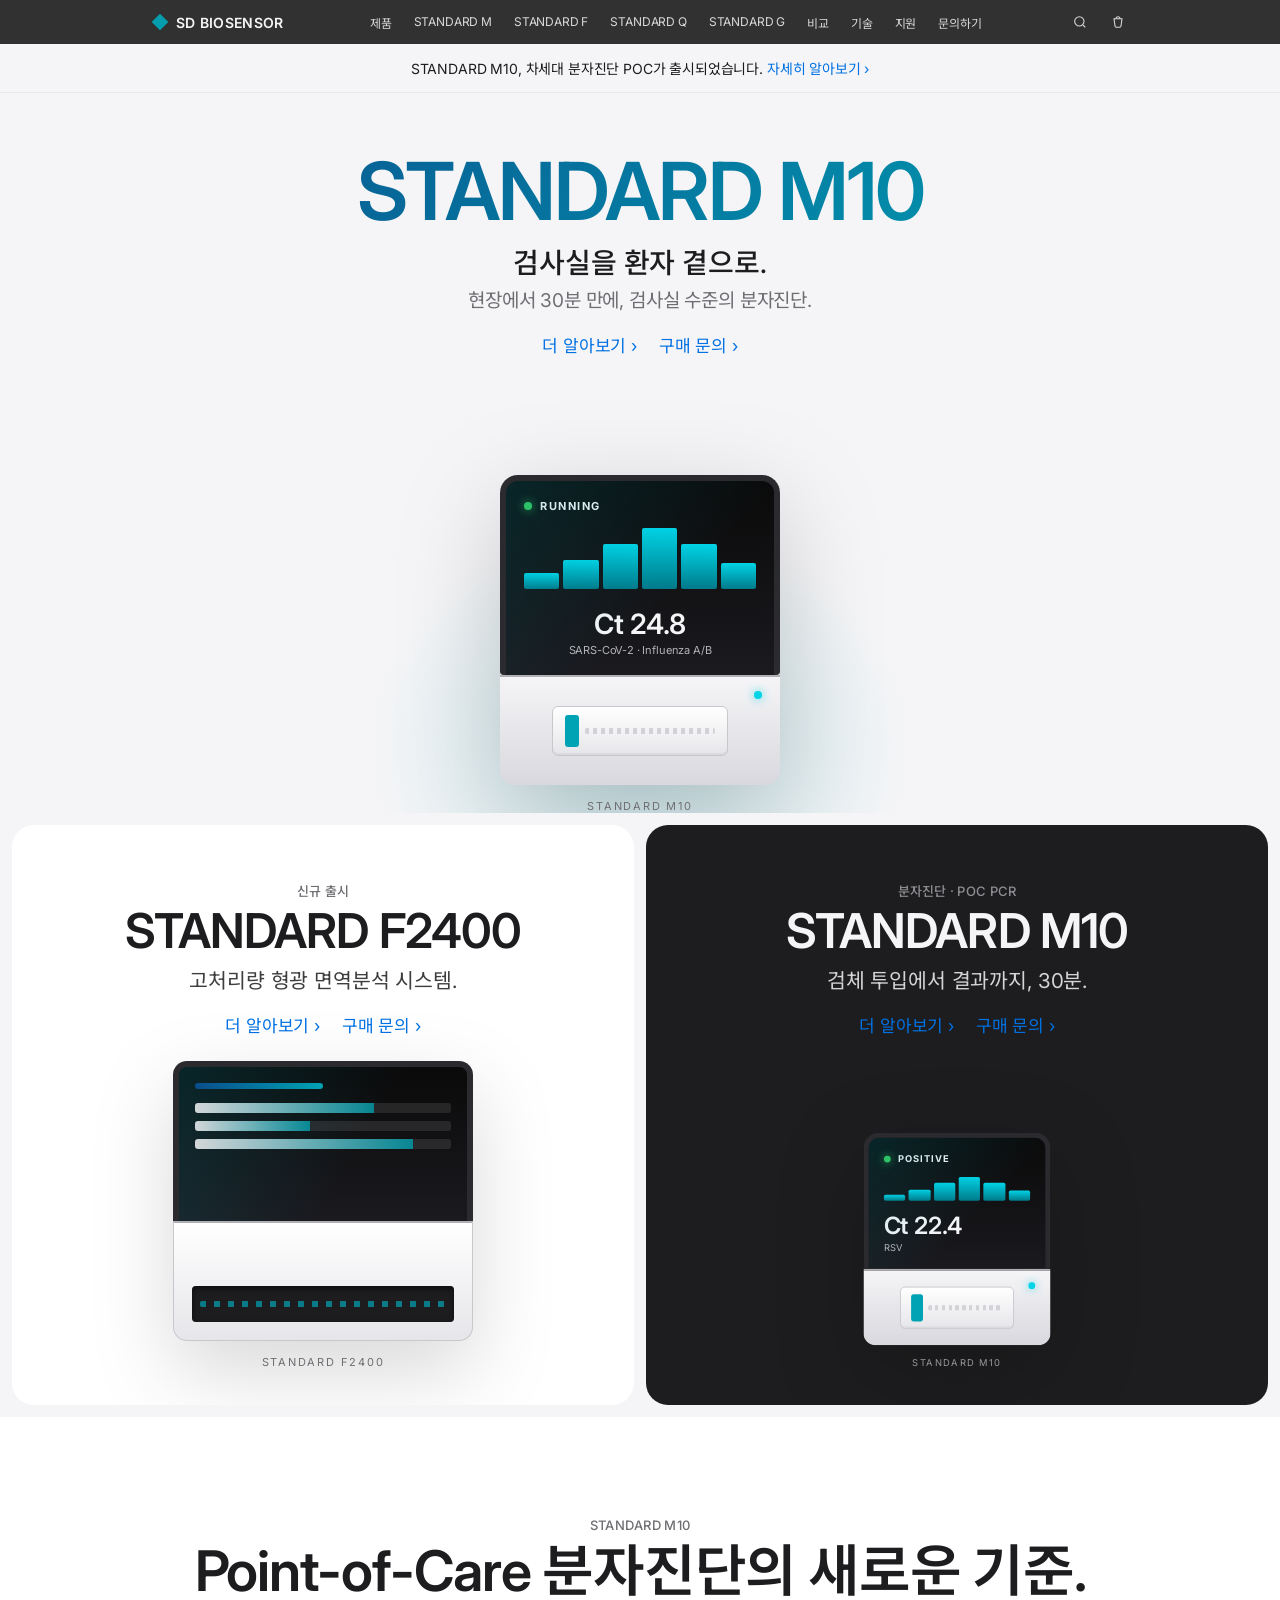
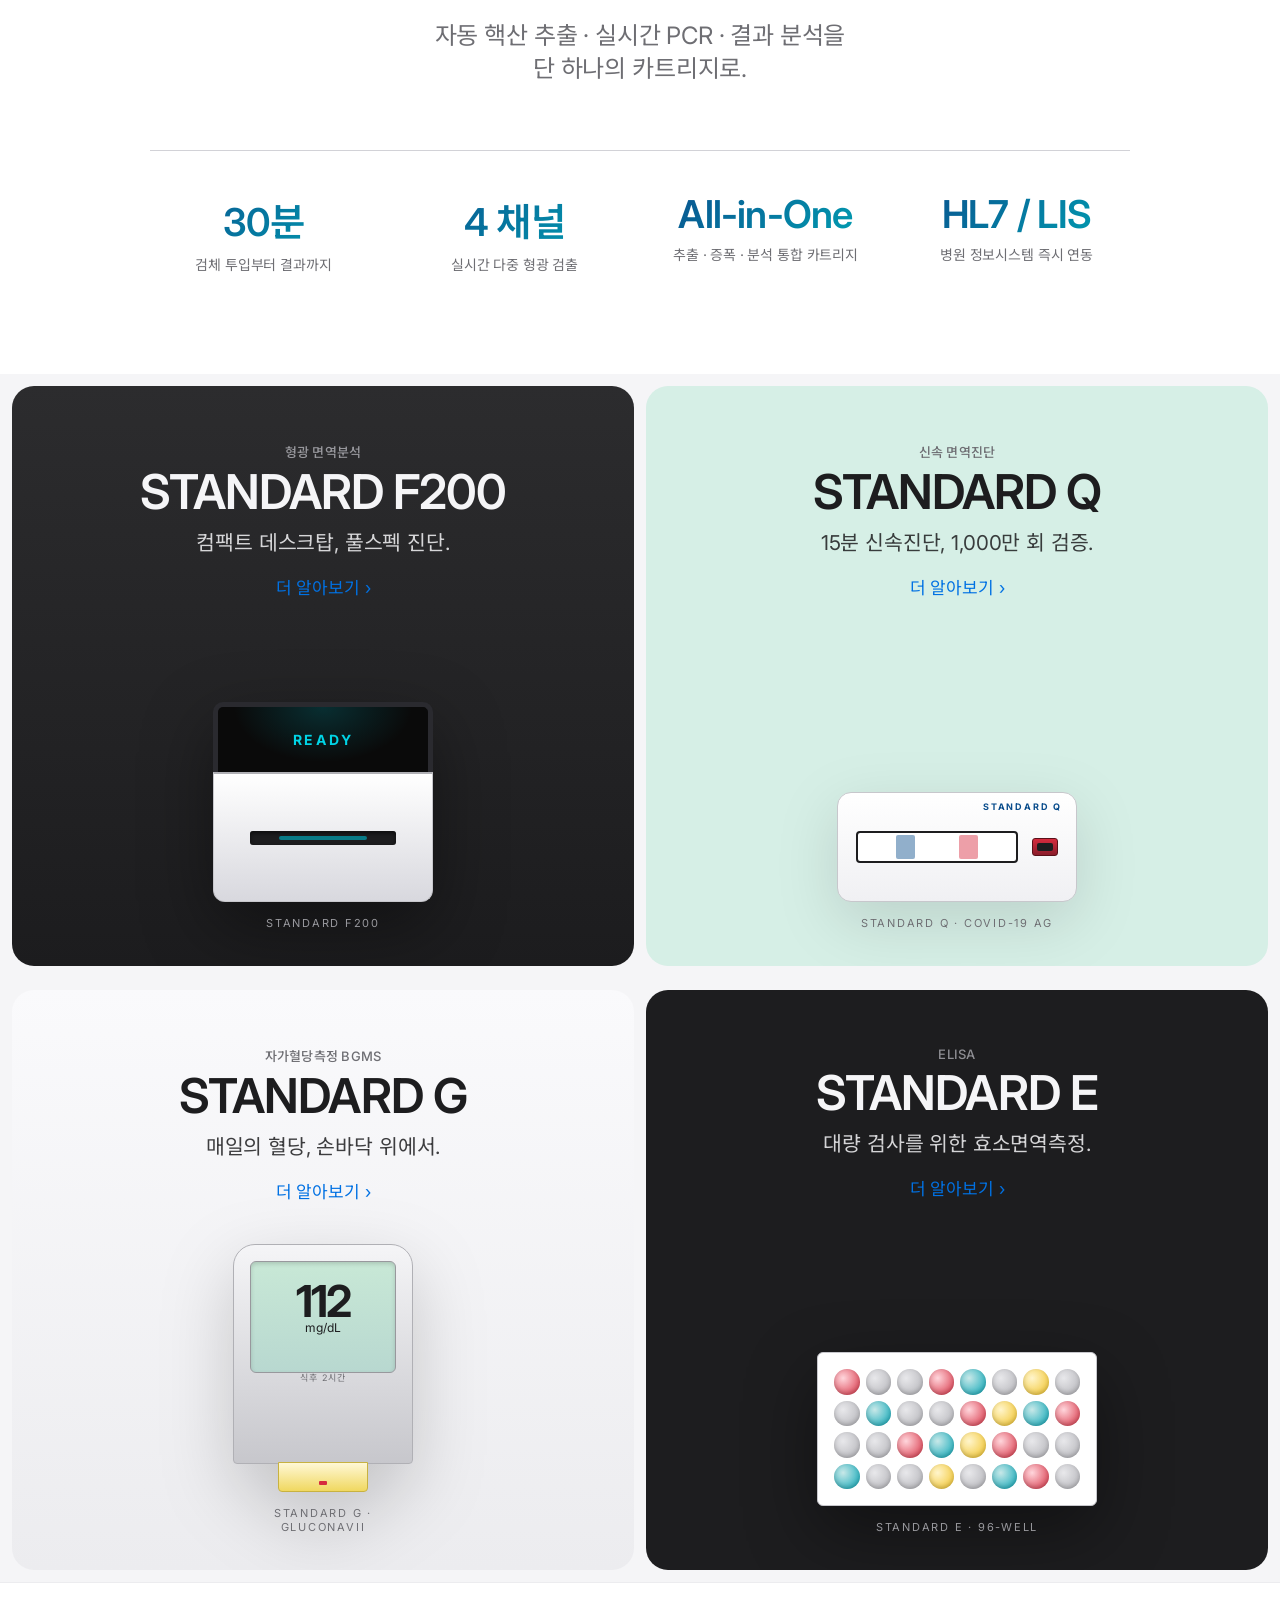
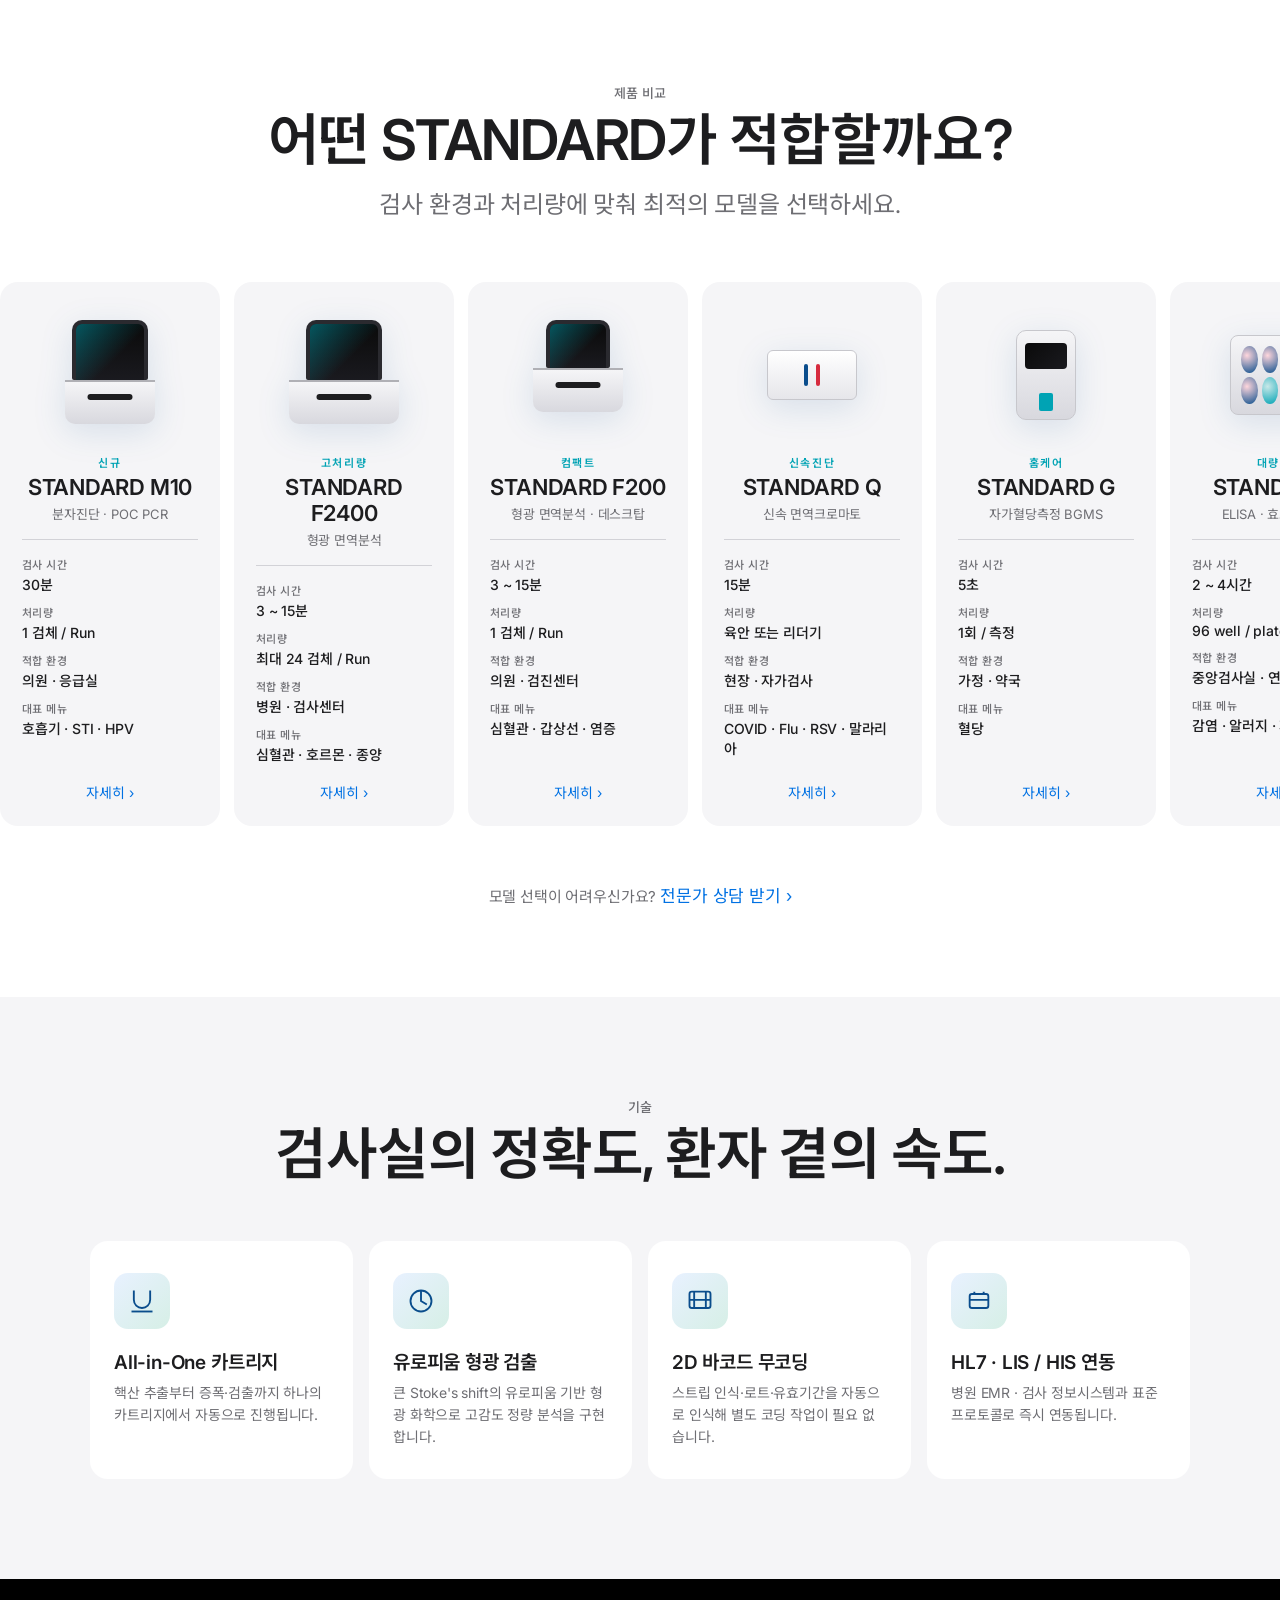
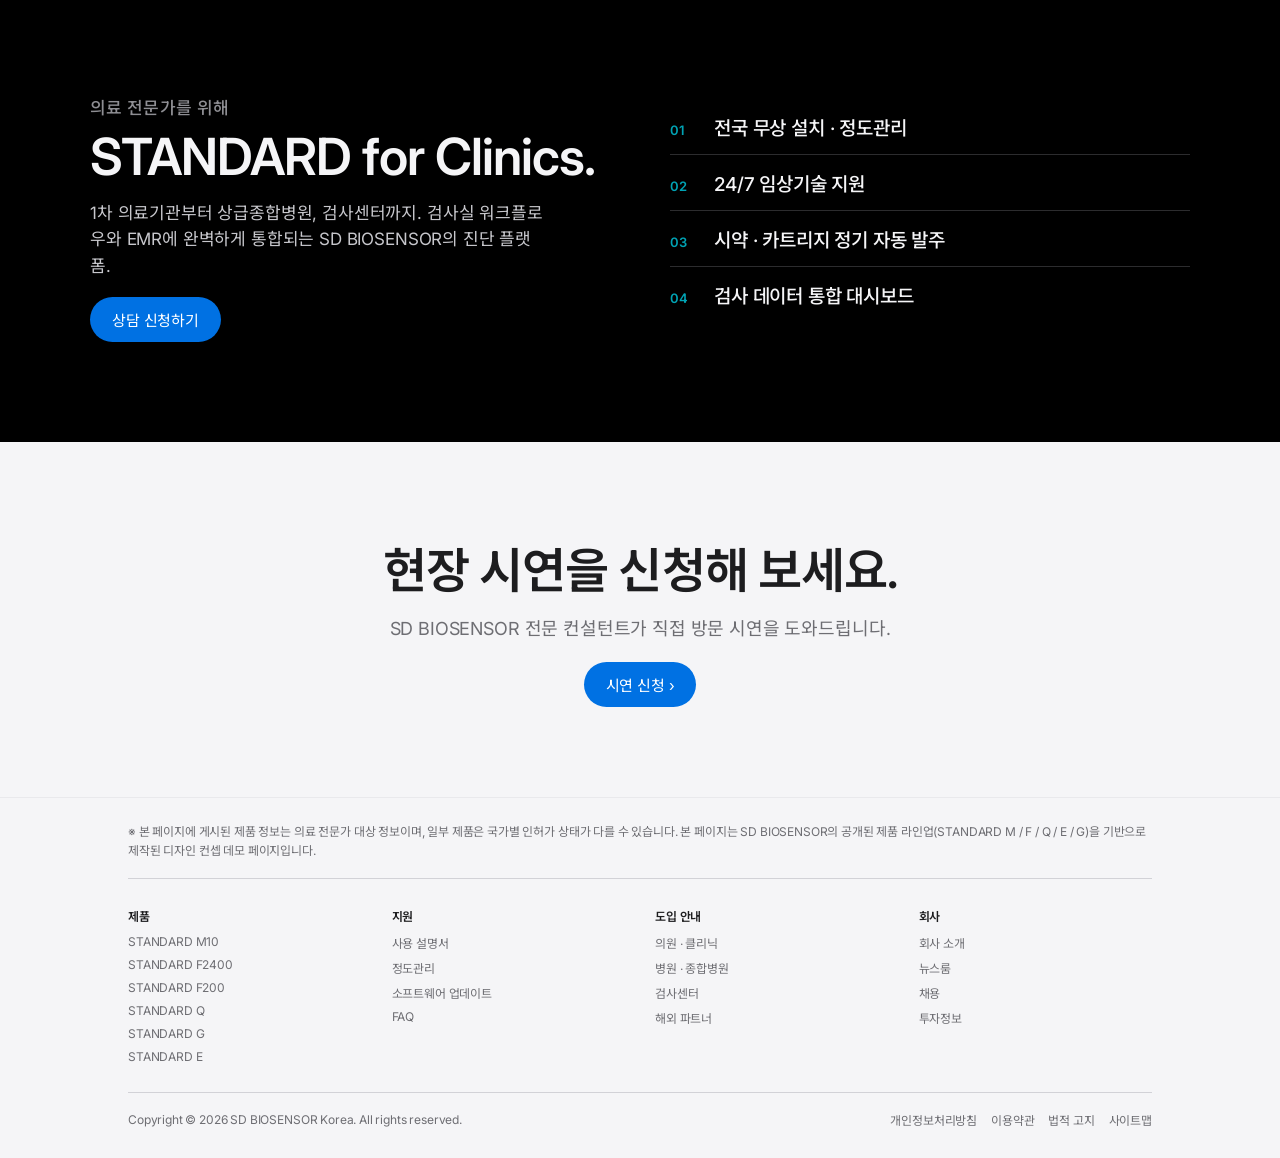
==== commit 9e0974f7: "feat: add 어떤 STANDARD가 적합할까요? compare section - 6종 제품(M10/F2400/F200/Q/G/E) 가로 스크롤 비교 카드 - 검사 시간/처리량" ====
--- a/index.html
+++ b/index.html
@@ -27,6 +27,7 @@
       <a href="#f2400">STANDARD F</a>
       <a href="#q">STANDARD Q</a>
       <a href="#g">STANDARD G</a>
+      <a href="#compare">비교</a>
       <a href="#tech">기술</a>
       <a href="#support">지원</a>
       <a href="#contact">문의하기</a>
@@ -249,6 +250,141 @@
     </article>
   </section>
 
+  <!-- Compare section -->
+  <section class="compare" id="compare">
+    <div class="compare-inner">
+      <p class="eyebrow center">제품 비교</p>
+      <h2 class="display">어떤 STANDARD가 적합할까요?</h2>
+      <p class="display-sub">검사 환경과 처리량에 맞춰 최적의 모델을 선택하세요.</p>
+
+      <div class="compare-scroll">
+        <div class="compare-row">
+
+          <article class="compare-card">
+            <div class="compare-vis vis-m">
+              <div class="cmini m">
+                <div class="cmini-screen"></div>
+                <div class="cmini-base"></div>
+              </div>
+            </div>
+            <p class="compare-eyebrow">신규</p>
+            <h3>STANDARD M10</h3>
+            <p class="compare-tag">분자진단 · POC PCR</p>
+            <ul class="compare-spec">
+              <li><b>검사 시간</b><span>30분</span></li>
+              <li><b>처리량</b><span>1 검체 / Run</span></li>
+              <li><b>적합 환경</b><span>의원 · 응급실</span></li>
+              <li><b>대표 메뉴</b><span>호흡기 · STI · HPV</span></li>
+            </ul>
+            <a href="#m10" class="link link-blue">자세히 ›</a>
+          </article>
+
+          <article class="compare-card">
+            <div class="compare-vis vis-f">
+              <div class="cmini f">
+                <div class="cmini-screen"></div>
+                <div class="cmini-base wide"></div>
+              </div>
+            </div>
+            <p class="compare-eyebrow">고처리량</p>
+            <h3>STANDARD F2400</h3>
+            <p class="compare-tag">형광 면역분석</p>
+            <ul class="compare-spec">
+              <li><b>검사 시간</b><span>3 ~ 15분</span></li>
+              <li><b>처리량</b><span>최대 24 검체 / Run</span></li>
+              <li><b>적합 환경</b><span>병원 · 검사센터</span></li>
+              <li><b>대표 메뉴</b><span>심혈관 · 호르몬 · 종양</span></li>
+            </ul>
+            <a href="#f2400" class="link link-blue">자세히 ›</a>
+          </article>
+
+          <article class="compare-card">
+            <div class="compare-vis vis-f">
+              <div class="cmini f">
+                <div class="cmini-screen sm"></div>
+                <div class="cmini-base"></div>
+              </div>
+            </div>
+            <p class="compare-eyebrow">컴팩트</p>
+            <h3>STANDARD F200</h3>
+            <p class="compare-tag">형광 면역분석 · 데스크탑</p>
+            <ul class="compare-spec">
+              <li><b>검사 시간</b><span>3 ~ 15분</span></li>
+              <li><b>처리량</b><span>1 검체 / Run</span></li>
+              <li><b>적합 환경</b><span>의원 · 검진센터</span></li>
+              <li><b>대표 메뉴</b><span>심혈관 · 갑상선 · 염증</span></li>
+            </ul>
+            <a href="#f200" class="link link-blue">자세히 ›</a>
+          </article>
+
+          <article class="compare-card">
+            <div class="compare-vis vis-q">
+              <div class="cmini q">
+                <div class="cmini-cassette">
+                  <span></span><span></span>
+                </div>
+              </div>
+            </div>
+            <p class="compare-eyebrow">신속진단</p>
+            <h3>STANDARD Q</h3>
+            <p class="compare-tag">신속 면역크로마토</p>
+            <ul class="compare-spec">
+              <li><b>검사 시간</b><span>15분</span></li>
+              <li><b>처리량</b><span>육안 또는 리더기</span></li>
+              <li><b>적합 환경</b><span>현장 · 자가검사</span></li>
+              <li><b>대표 메뉴</b><span>COVID · Flu · RSV · 말라리아</span></li>
+            </ul>
+            <a href="#q" class="link link-blue">자세히 ›</a>
+          </article>
+
+          <article class="compare-card">
+            <div class="compare-vis vis-g">
+              <div class="cmini g">
+                <div class="cmini-meter"></div>
+              </div>
+            </div>
+            <p class="compare-eyebrow">홈케어</p>
+            <h3>STANDARD G</h3>
+            <p class="compare-tag">자가혈당측정 BGMS</p>
+            <ul class="compare-spec">
+              <li><b>검사 시간</b><span>5초</span></li>
+              <li><b>처리량</b><span>1회 / 측정</span></li>
+              <li><b>적합 환경</b><span>가정 · 약국</span></li>
+              <li><b>대표 메뉴</b><span>혈당</span></li>
+            </ul>
+            <a href="#g" class="link link-blue">자세히 ›</a>
+          </article>
+
+          <article class="compare-card">
+            <div class="compare-vis vis-e">
+              <div class="cmini e">
+                <div class="cmini-plate">
+                  <i></i><i></i><i></i><i></i>
+                  <i></i><i></i><i></i><i></i>
+                </div>
+              </div>
+            </div>
+            <p class="compare-eyebrow">대량검사</p>
+            <h3>STANDARD E</h3>
+            <p class="compare-tag">ELISA · 효소면역측정</p>
+            <ul class="compare-spec">
+              <li><b>검사 시간</b><span>2 ~ 4시간</span></li>
+              <li><b>처리량</b><span>96 well / plate</span></li>
+              <li><b>적합 환경</b><span>중앙검사실 · 연구소</span></li>
+              <li><b>대표 메뉴</b><span>감염 · 알러지 · 자가면역</span></li>
+            </ul>
+            <a href="#e" class="link link-blue">자세히 ›</a>
+          </article>
+
+        </div>
+      </div>
+
+      <p class="compare-help">
+        모델 선택이 어려우신가요? <a href="#contact" class="link link-blue">전문가 상담 받기 ›</a>
+      </p>
+    </div>
+  </section>
+
   <!-- Tech section -->
   <section class="tech" id="tech">
     <div class="tech-inner">
--- a/css/style.css
+++ b/css/style.css
@@ -898,6 +898,231 @@
 }
 .foot-bottom a:hover { color: var(--c-text); }
 
+/* ---------- Compare ---------- */
+.compare {
+  background: #ffffff;
+  padding: 100px 0 90px;
+  border-top: 1px solid #ececef;
+}
+.compare-inner {
+  max-width: 1280px;
+  margin: 0 auto;
+  padding: 0 22px;
+  text-align: center;
+}
+.compare-scroll {
+  margin-top: 56px;
+  overflow-x: auto;
+  overflow-y: hidden;
+  scroll-snap-type: x mandatory;
+  -webkit-overflow-scrolling: touch;
+  padding: 4px 22px 28px;
+  margin-left: -22px;
+  margin-right: -22px;
+}
+.compare-scroll::-webkit-scrollbar { height: 6px; }
+.compare-scroll::-webkit-scrollbar-thumb {
+  background: #d2d2d7;
+  border-radius: 3px;
+}
+.compare-row {
+  display: grid;
+  grid-auto-flow: column;
+  grid-auto-columns: minmax(220px, 1fr);
+  gap: 14px;
+  min-width: min-content;
+}
+.compare-card {
+  scroll-snap-align: start;
+  background: var(--c-cream);
+  border-radius: 18px;
+  padding: 28px 22px 24px;
+  display: flex;
+  flex-direction: column;
+  text-align: center;
+  transition: transform 0.3s ease, box-shadow 0.3s ease;
+}
+.compare-card:hover {
+  transform: translateY(-4px);
+  box-shadow: 0 20px 40px rgba(0,0,0,0.06);
+}
+.compare-vis {
+  height: 130px;
+  display: flex;
+  align-items: center;
+  justify-content: center;
+  margin-bottom: 14px;
+}
+.compare-eyebrow {
+  font-size: 11px;
+  letter-spacing: 0.14em;
+  text-transform: uppercase;
+  color: var(--c-brand-2);
+  font-weight: 600;
+}
+.compare-card h3 {
+  font-size: 22px;
+  font-weight: 600;
+  letter-spacing: -0.01em;
+  margin-top: 4px;
+}
+.compare-tag {
+  font-size: 13px;
+  color: var(--c-text-soft);
+  margin-top: 4px;
+  margin-bottom: 16px;
+}
+.compare-spec {
+  list-style: none;
+  margin: 0 0 18px;
+  padding: 16px 0 0;
+  border-top: 1px solid #d2d2d7;
+  display: grid;
+  gap: 10px;
+  text-align: left;
+}
+.compare-spec li {
+  display: flex;
+  flex-direction: column;
+  gap: 2px;
+  font-size: 13px;
+}
+.compare-spec b {
+  font-weight: 500;
+  color: var(--c-text-soft);
+  font-size: 11px;
+  letter-spacing: 0.04em;
+  text-transform: uppercase;
+}
+.compare-spec span {
+  font-weight: 500;
+  color: var(--c-text);
+  font-size: 14px;
+}
+.compare-card .link { font-size: 14px; margin-top: auto; }
+.compare-help {
+  margin-top: 28px;
+  font-size: 15px;
+  color: var(--c-text-soft);
+}
+
+/* compare mini illustrations */
+.cmini {
+  position: relative;
+  width: 96px;
+  height: 110px;
+  display: flex;
+  flex-direction: column;
+  align-items: center;
+  filter: drop-shadow(0 8px 16px rgba(10,77,140,0.12));
+}
+.cmini-screen {
+  width: 76px;
+  height: 60px;
+  background: linear-gradient(180deg, #0a0a0a, #1a1a1f);
+  border: 4px solid #2a2a2f;
+  border-bottom: 0;
+  border-radius: 10px 10px 2px 2px;
+  position: relative;
+  overflow: hidden;
+}
+.cmini-screen::after {
+  content: "";
+  position: absolute;
+  inset: 0;
+  background: linear-gradient(135deg, var(--c-brand-2), transparent 60%);
+  opacity: 0.5;
+}
+.cmini-screen.sm { width: 64px; height: 48px; }
+.cmini-base {
+  width: 90px;
+  height: 44px;
+  background: linear-gradient(180deg, #f5f5f7, #d8d8de);
+  border-radius: 0 0 10px 10px;
+  border-top: 2px solid #b0b0b5;
+  position: relative;
+}
+.cmini-base.wide { width: 110px; }
+.cmini-base::after {
+  content: "";
+  position: absolute;
+  left: 50%;
+  top: 12px;
+  transform: translateX(-50%);
+  width: 50%;
+  height: 6px;
+  background: #1d1d1f;
+  border-radius: 3px;
+}
+.cmini.q { justify-content: center; }
+.cmini-cassette {
+  width: 90px;
+  height: 50px;
+  background: linear-gradient(180deg, #fff, #e6e6ea);
+  border-radius: 6px;
+  border: 1px solid #c7c7cc;
+  display: flex;
+  align-items: center;
+  justify-content: center;
+  gap: 8px;
+}
+.cmini-cassette span {
+  width: 4px;
+  height: 22px;
+  border-radius: 2px;
+  background: var(--c-brand);
+}
+.cmini-cassette span:last-child { background: #d62b3e; }
+.cmini.g { justify-content: center; }
+.cmini-meter {
+  width: 60px;
+  height: 90px;
+  background: linear-gradient(180deg, #f5f5f7, #d8d8de);
+  border-radius: 10px;
+  position: relative;
+  border: 1px solid #c7c7cc;
+}
+.cmini-meter::before {
+  content: "";
+  position: absolute;
+  top: 12px;
+  left: 8px;
+  right: 8px;
+  height: 26px;
+  background: linear-gradient(135deg, #0a0a0a, #1a1a1f);
+  border-radius: 4px;
+}
+.cmini-meter::after {
+  content: "";
+  position: absolute;
+  bottom: 8px;
+  left: 50%;
+  transform: translateX(-50%);
+  width: 14px;
+  height: 18px;
+  background: var(--c-brand-2);
+  border-radius: 2px;
+}
+.cmini.e { justify-content: center; }
+.cmini-plate {
+  width: 100px;
+  height: 80px;
+  background: linear-gradient(180deg, #f5f5f7, #d8d8de);
+  border-radius: 8px;
+  padding: 10px;
+  display: grid;
+  grid-template-columns: repeat(4, 1fr);
+  gap: 4px;
+  border: 1px solid #c7c7cc;
+}
+.cmini-plate i {
+  background: radial-gradient(circle at 35% 35%, #ffd6dc, var(--c-brand));
+  border-radius: 50%;
+}
+.cmini-plate i:nth-child(3n) {
+  background: radial-gradient(circle at 35% 35%, #c8e8e8, var(--c-brand-2));
+}
+
 /* ---------- Scroll reveal ---------- */
 .reveal {
   opacity: 0;
@@ -924,6 +1149,10 @@
   .m10-body { height: 90px; }
 }
 
+@media (max-width: 900px) {
+  .compare-row { grid-auto-columns: 78vw; }
+}
+
 @media (max-width: 540px) {
   .hero { padding-top: 40px; }
   .tech-grid { grid-template-columns: 1fr; }
@@ -931,4 +1160,5 @@
   .foot-bottom { flex-direction: column; align-items: flex-start; }
   .m10 { width: 220px; }
   .f2400, .f200, .q-kit, .g-meter, .e-plate { transform: scale(0.88); }
-}
+  .compare-row { grid-auto-columns: 84vw; }
+}
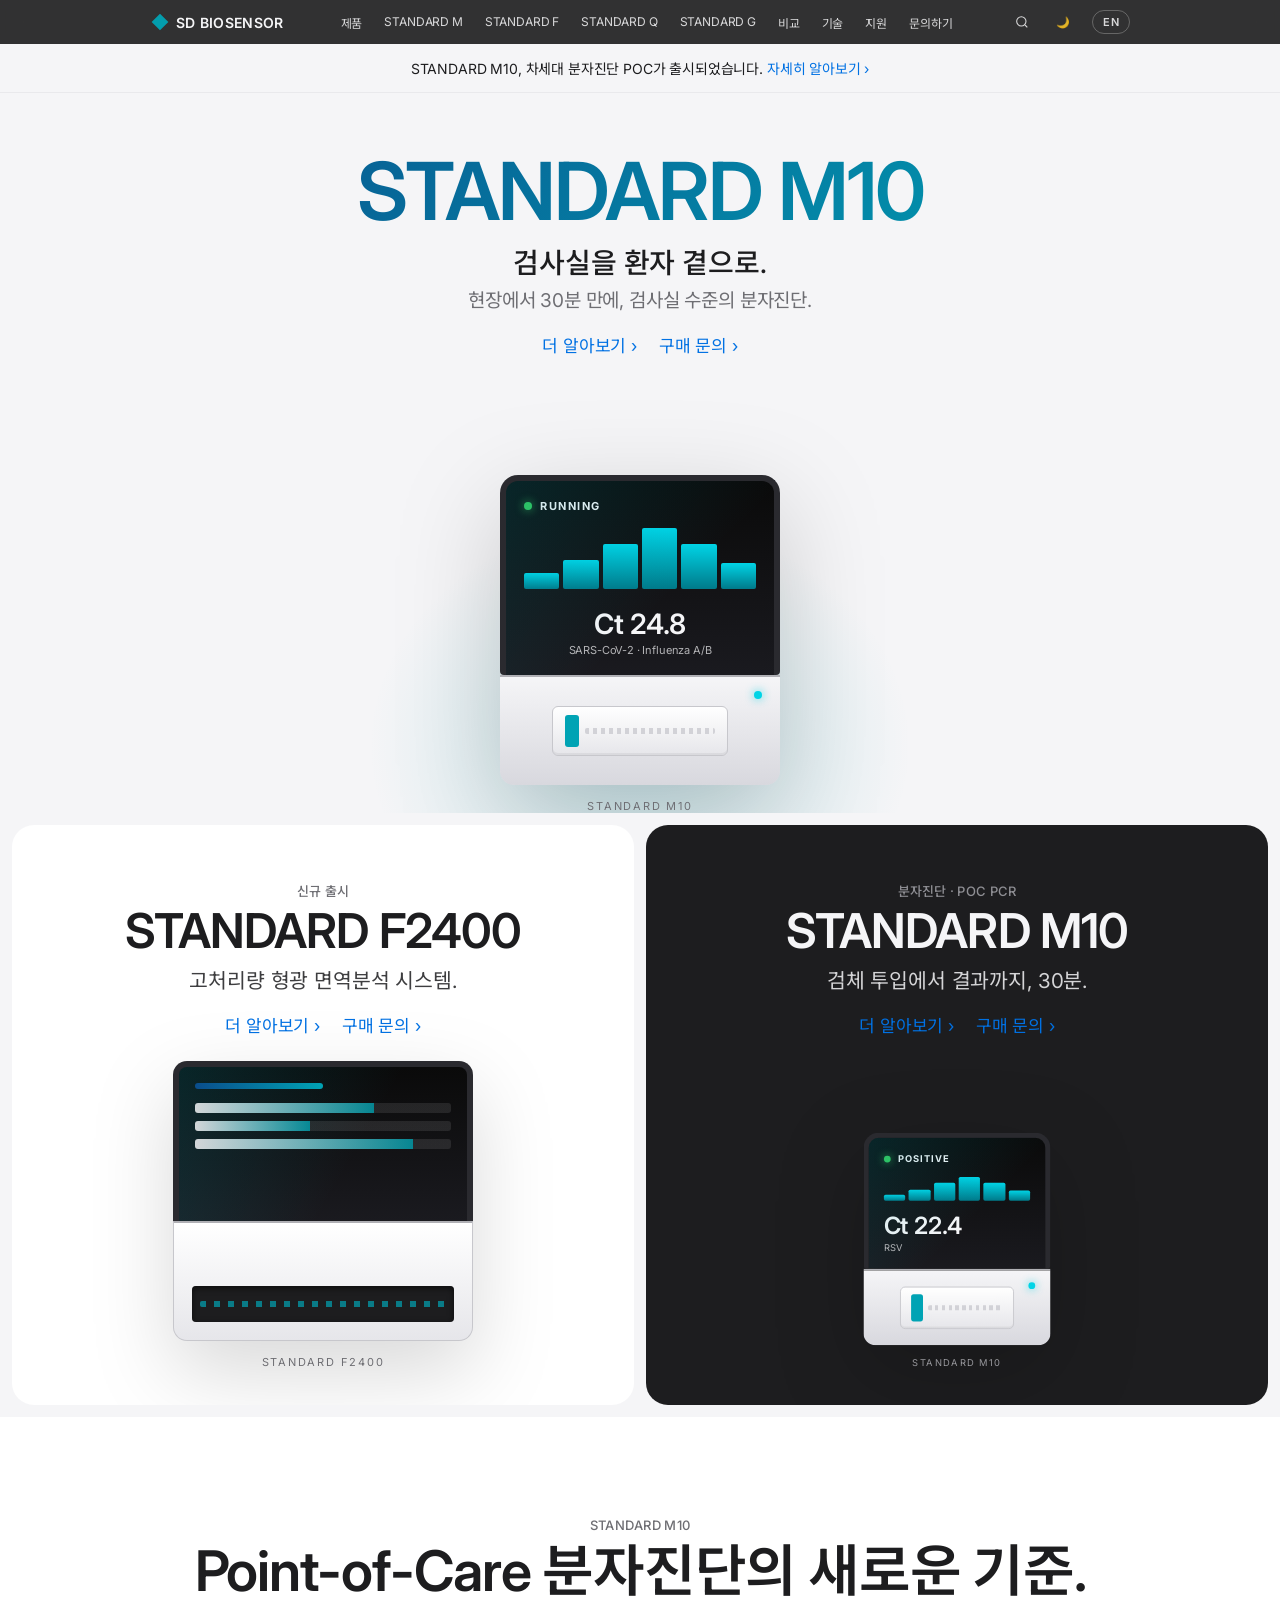
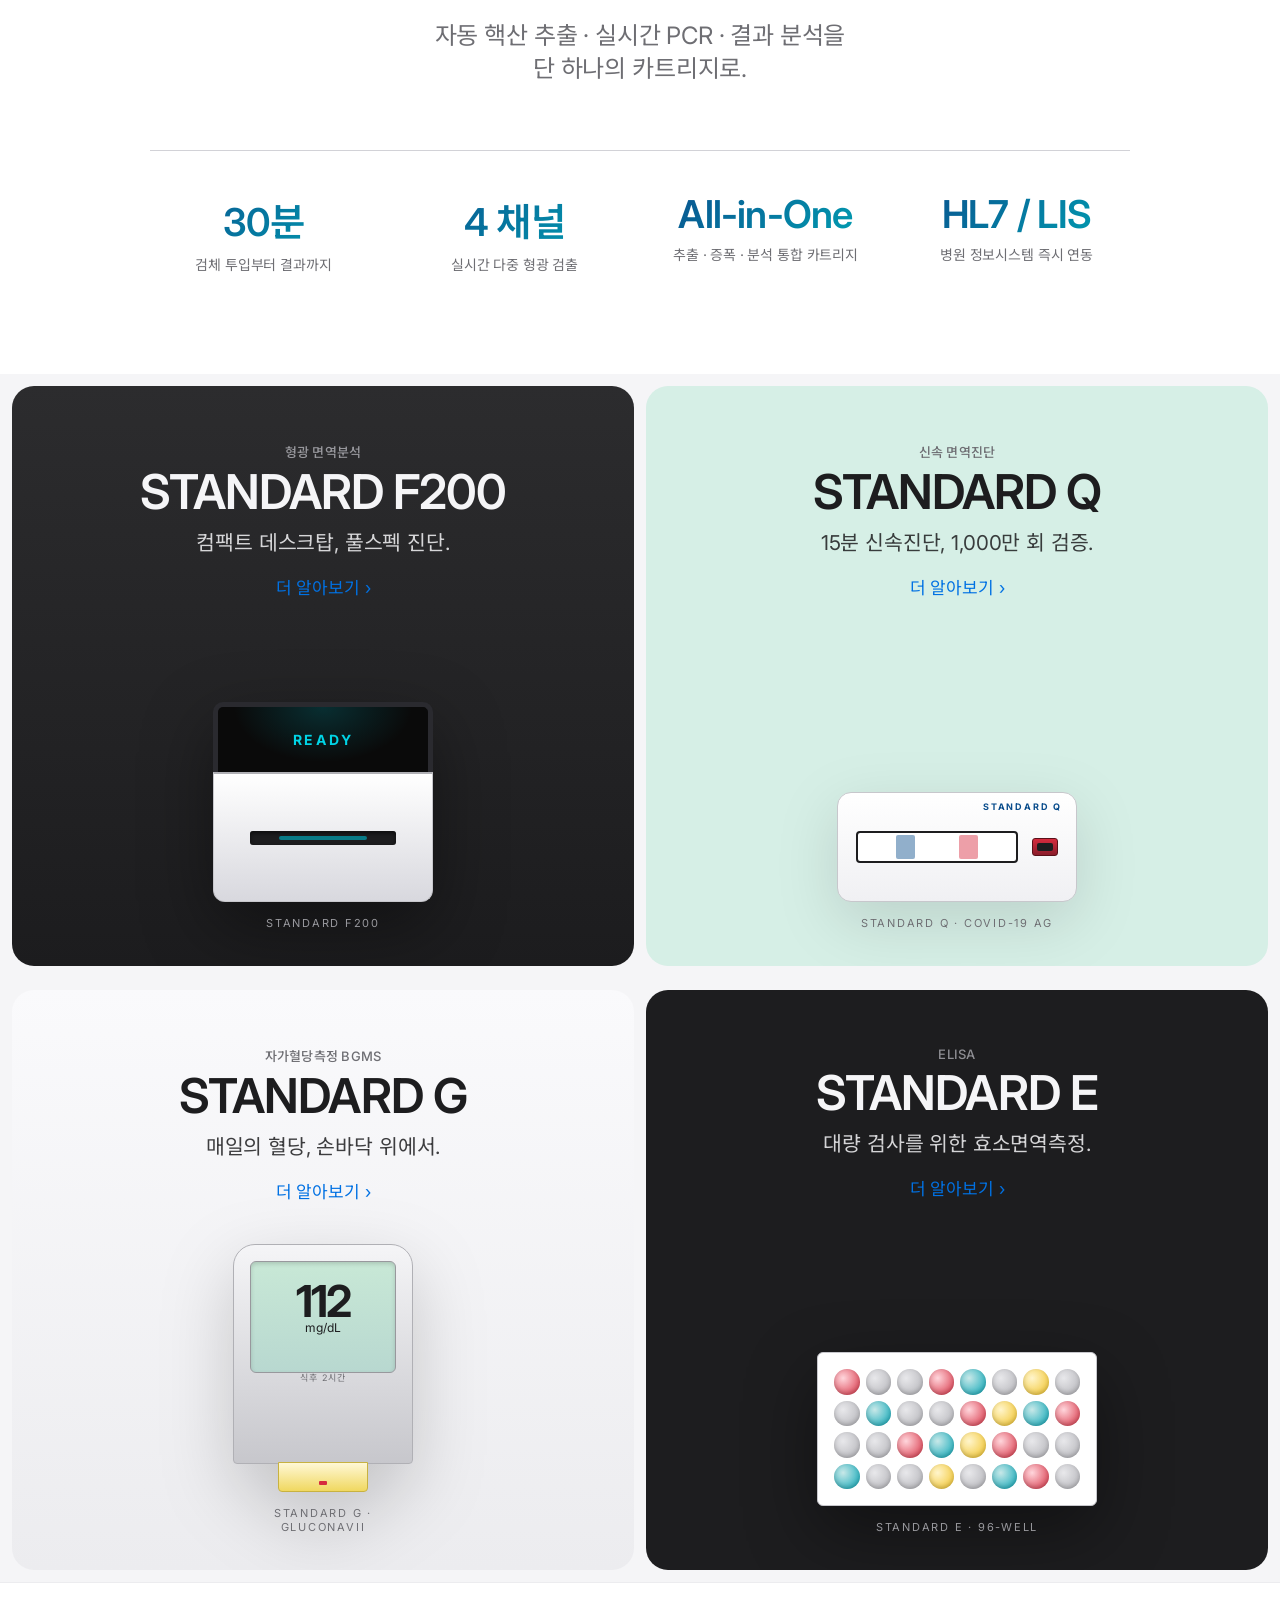
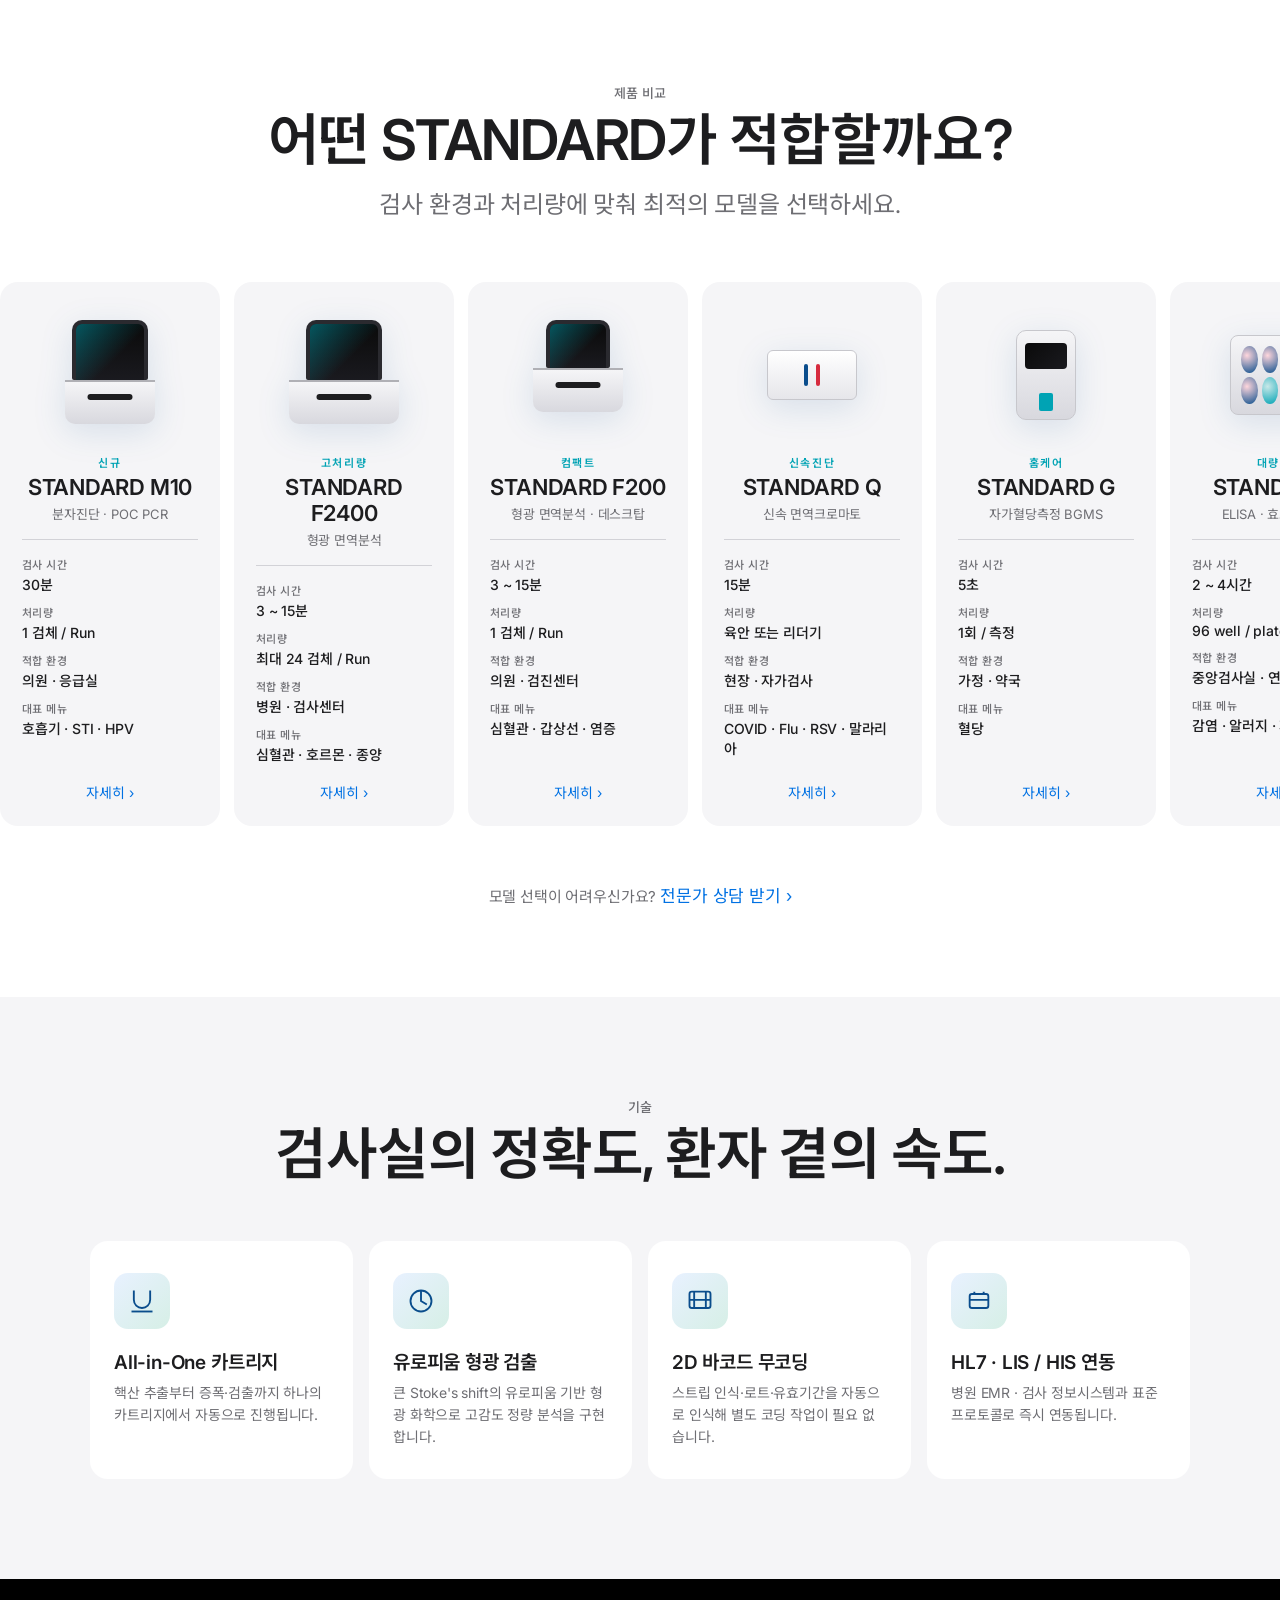
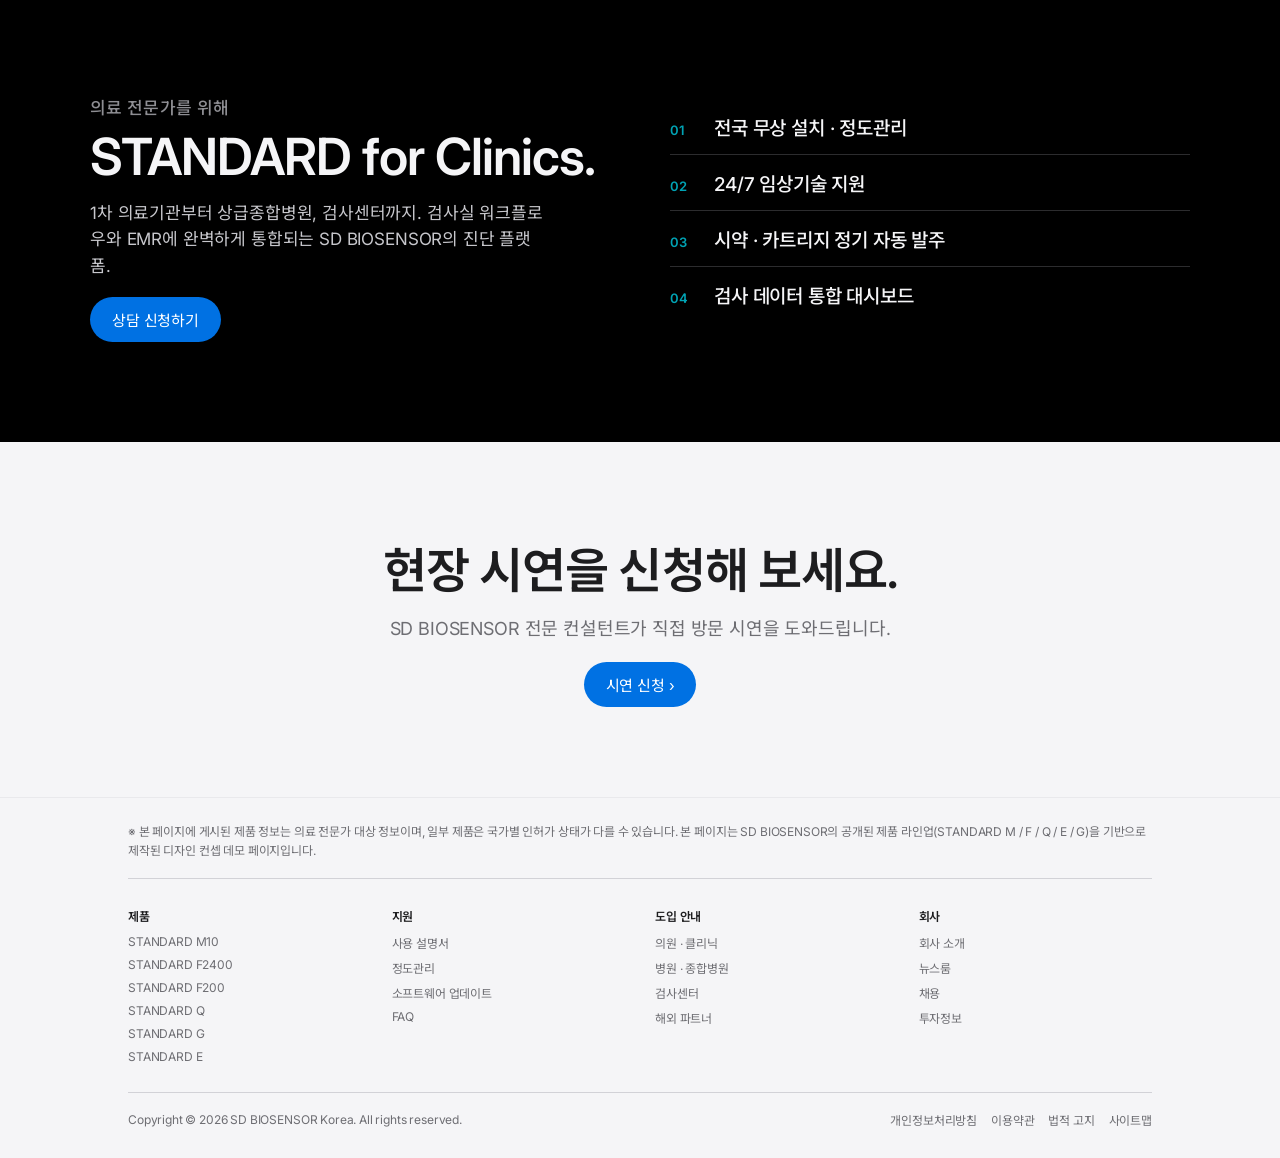
==== commit 536511b9: "feat: dark mode + client-side search + i18n scaffolding 다크 모드 (opt-in) - :root[data-theme="dark"] CS" ====
--- a/index.html
+++ b/index.html
@@ -3,17 +3,95 @@
 <head>
 <meta charset="UTF-8" />
 <meta name="viewport" content="width=device-width, initial-scale=1.0" />
+<script>
+  (function(){try{var t=localStorage.getItem('sd-theme');if(t==='dark')document.documentElement.setAttribute('data-theme','dark');}catch(e){}})();
+</script>
+<meta name="color-scheme" content="light only" />
+<meta name="theme-color" content="#f5f5f7" />
 <title>SD BIOSENSOR — POC 진단의 새로운 표준</title>
 <meta name="description" content="STANDARD M, F, Q, E, G — 검사실 수준의 정확도를 환자 곁으로." />
+<link rel="canonical" href="https://sdbiosensor.kr/" />
+<meta property="og:type" content="website" />
+<meta property="og:site_name" content="SD BIOSENSOR" />
+<meta property="og:locale" content="ko_KR" />
+<meta property="og:url" content="https://sdbiosensor.kr/" />
+<meta property="og:title" content="SD BIOSENSOR — POC 진단의 새로운 표준" />
+<meta property="og:description" content="STANDARD M, F, Q, E, G — 검사실 수준의 정확도를 환자 곁으로." />
+<meta property="og:image" content="https://sdbiosensor.kr/og-image.svg" />
+<meta property="og:image:width" content="1200" />
+<meta property="og:image:height" content="630" />
+<meta name="twitter:card" content="summary_large_image" />
+<meta name="twitter:title" content="SD BIOSENSOR — POC 진단의 새로운 표준" />
+<meta name="twitter:description" content="STANDARD M, F, Q, E, G — 검사실 수준의 정확도를 환자 곁으로." />
+<meta name="twitter:image" content="https://sdbiosensor.kr/og-image.svg" />
+<link rel="icon" type="image/svg+xml" href="favicon.svg" />
 <link rel="stylesheet" href="css/style.css" />
 <link rel="preconnect" href="https://fonts.googleapis.com">
 <link rel="preconnect" href="https://fonts.gstatic.com" crossorigin>
 <link rel="stylesheet" href="https://fonts.googleapis.com/css2?family=Inter:wght@300;400;500;600;700&family=Noto+Sans+KR:wght@300;400;500;600;700&display=swap">
+
+<!-- JSON-LD: Organization + WebSite -->
+<script type="application/ld+json">
+{
+  "@context": "https://schema.org",
+  "@graph": [
+    {
+      "@type": "Organization",
+      "@id": "https://sdbiosensor.kr/#organization",
+      "name": "SD BIOSENSOR",
+      "alternateName": "SD 바이오센서",
+      "url": "https://sdbiosensor.kr/",
+      "logo": "https://sdbiosensor.kr/favicon.svg",
+      "image": "https://sdbiosensor.kr/og-image.svg",
+      "description": "SD BIOSENSOR는 신속진단 · 면역진단 · 분자진단 · 자가혈당측정의 4대 사업 영역을 중심으로 글로벌 체외진단 시장에서 활동하는 기업입니다.",
+      "foundingDate": "1999",
+      "address": {
+        "@type": "PostalAddress",
+        "streetAddress": "덕영대로 1556번길 16",
+        "addressLocality": "수원시 영통구",
+        "addressRegion": "경기도",
+        "postalCode": "16690",
+        "addressCountry": "KR"
+      },
+      "sameAs": [
+        "https://www.sdbiosensor.com/",
+        "https://finance.yahoo.com/quote/137310.KS/"
+      ]
+    },
+    {
+      "@type": "WebSite",
+      "@id": "https://sdbiosensor.kr/#website",
+      "url": "https://sdbiosensor.kr/",
+      "name": "SD BIOSENSOR",
+      "publisher": { "@id": "https://sdbiosensor.kr/#organization" },
+      "inLanguage": "ko-KR"
+    },
+    {
+      "@type": "Product",
+      "name": "STANDARD M10",
+      "description": "검체 투입에서 결과까지 30분 만에 검사실 수준의 PCR 결과를 제공하는 차세대 POC 분자진단 시스템.",
+      "brand": { "@id": "https://sdbiosensor.kr/#organization" },
+      "category": "Point-of-Care Molecular Diagnostics",
+      "url": "https://sdbiosensor.kr/product/m10.html"
+    },
+    {
+      "@type": "Product",
+      "name": "STANDARD F2400",
+      "description": "유로피움 형광 화학과 자동 검체 처리로 검사실 수준의 정밀도를 24개 검체까지 동시에 분석하는 고처리량 면역분석 시스템.",
+      "brand": { "@id": "https://sdbiosensor.kr/#organization" },
+      "category": "Fluorescent Immunoassay Analyzer",
+      "url": "https://sdbiosensor.kr/product/f2400.html"
+    }
+  ]
+}
+</script>
 </head>
 <body>
 
+<a href="#main" class="skip-link">본문으로 건너뛰기</a>
+
 <!-- Global Nav -->
-<header class="nav" id="nav">
+<header class="nav" id="nav" role="banner">
   <div class="nav-inner">
     <a href="#" class="nav-logo" aria-label="SD BIOSENSOR">
       <svg viewBox="0 0 24 24" width="20" height="20" fill="currentColor" aria-hidden="true">
@@ -23,22 +101,24 @@
     </a>
     <nav class="nav-menu" aria-label="주 메뉴">
       <a href="#products">제품</a>
-      <a href="#m10">STANDARD M</a>
-      <a href="#f2400">STANDARD F</a>
-      <a href="#q">STANDARD Q</a>
-      <a href="#g">STANDARD G</a>
+      <a href="product/m10.html">STANDARD M</a>
+      <a href="product/f2400.html">STANDARD F</a>
+      <a href="product/q.html">STANDARD Q</a>
+      <a href="product/g.html">STANDARD G</a>
       <a href="#compare">비교</a>
       <a href="#tech">기술</a>
-      <a href="#support">지원</a>
+      <a href="support.html">지원</a>
       <a href="#contact">문의하기</a>
     </nav>
     <div class="nav-icons">
-      <button class="icon-btn" aria-label="검색">
+      <button class="icon-btn search-toggle" aria-label="검색 (단축키 /)">
         <svg viewBox="0 0 24 24" width="16" height="16" fill="none" stroke="currentColor" stroke-width="1.6"><circle cx="11" cy="11" r="7"/><path d="m20 20-3.5-3.5"/></svg>
       </button>
-      <button class="icon-btn" aria-label="장바구니">
-        <svg viewBox="0 0 24 24" width="16" height="16" fill="none" stroke="currentColor" stroke-width="1.6"><path d="M6 7h12l-1.5 11a2 2 0 0 1-2 1.8h-5a2 2 0 0 1-2-1.8L6 7Z"/><path d="M9 7a3 3 0 0 1 6 0"/></svg>
+      <button class="theme-toggle" type="button" aria-pressed="false" aria-label="다크 모드로 전환">
+        <span class="moon" aria-hidden="true">🌙</span>
+        <span class="sun" aria-hidden="true">☀️</span>
       </button>
+      <button class="lang-toggle" type="button" aria-label="영어로 전환">EN</button>
     </div>
   </div>
 </header>
@@ -48,7 +128,7 @@
   <p>STANDARD M10, 차세대 분자진단 POC가 출시되었습니다. <a href="#m10">자세히 알아보기 ›</a></p>
 </div>
 
-<main>
+<main id="main">
 
   <!-- Hero -->
   <section class="hero" id="hero">
@@ -88,7 +168,7 @@
         <h2>STANDARD F2400</h2>
         <p class="lede">고처리량 형광 면역분석 시스템.</p>
         <div class="cta-row">
-          <a href="#" class="link link-blue">더 알아보기 ›</a>
+          <a href="product/f2400.html" class="link link-blue">더 알아보기 ›</a>
           <a href="#contact" class="link link-blue">구매 문의 ›</a>
         </div>
       </div>
@@ -112,7 +192,7 @@
         <h2>STANDARD M10</h2>
         <p class="lede">검체 투입에서 결과까지, 30분.</p>
         <div class="cta-row">
-          <a href="#" class="link link-blue">더 알아보기 ›</a>
+          <a href="product/m10.html" class="link link-blue">더 알아보기 ›</a>
           <a href="#contact" class="link link-blue">구매 문의 ›</a>
         </div>
       </div>
@@ -166,7 +246,7 @@
         <h2>STANDARD F200</h2>
         <p class="lede">컴팩트 데스크탑, 풀스펙 진단.</p>
         <div class="cta-row">
-          <a href="#" class="link link-blue">더 알아보기 ›</a>
+          <a href="product/f200.html" class="link link-blue">더 알아보기 ›</a>
         </div>
       </div>
       <div class="tile-visual">
@@ -186,7 +266,7 @@
         <h2>STANDARD Q</h2>
         <p class="lede">15분 신속진단, 1,000만 회 검증.</p>
         <div class="cta-row">
-          <a href="#" class="link link-blue">더 알아보기 ›</a>
+          <a href="product/q.html" class="link link-blue">더 알아보기 ›</a>
         </div>
       </div>
       <div class="tile-visual">
@@ -212,7 +292,7 @@
         <h2>STANDARD G</h2>
         <p class="lede">매일의 혈당, 손바닥 위에서.</p>
         <div class="cta-row">
-          <a href="#" class="link link-blue">더 알아보기 ›</a>
+          <a href="product/g.html" class="link link-blue">더 알아보기 ›</a>
         </div>
       </div>
       <div class="tile-visual">
@@ -233,7 +313,7 @@
         <h2>STANDARD E</h2>
         <p class="lede">대량 검사를 위한 효소면역측정.</p>
         <div class="cta-row">
-          <a href="#" class="link link-blue">더 알아보기 ›</a>
+          <a href="product/e.html" class="link link-blue">더 알아보기 ›</a>
         </div>
       </div>
       <div class="tile-visual">
@@ -276,7 +356,7 @@
               <li><b>적합 환경</b><span>의원 · 응급실</span></li>
               <li><b>대표 메뉴</b><span>호흡기 · STI · HPV</span></li>
             </ul>
-            <a href="#m10" class="link link-blue">자세히 ›</a>
+            <a href="product/m10.html" class="link link-blue">자세히 ›</a>
           </article>
 
           <article class="compare-card">
@@ -295,7 +375,7 @@
               <li><b>적합 환경</b><span>병원 · 검사센터</span></li>
               <li><b>대표 메뉴</b><span>심혈관 · 호르몬 · 종양</span></li>
             </ul>
-            <a href="#f2400" class="link link-blue">자세히 ›</a>
+            <a href="product/f2400.html" class="link link-blue">자세히 ›</a>
           </article>
 
           <article class="compare-card">
@@ -314,7 +394,7 @@
               <li><b>적합 환경</b><span>의원 · 검진센터</span></li>
               <li><b>대표 메뉴</b><span>심혈관 · 갑상선 · 염증</span></li>
             </ul>
-            <a href="#f200" class="link link-blue">자세히 ›</a>
+            <a href="product/f200.html" class="link link-blue">자세히 ›</a>
           </article>
 
           <article class="compare-card">
@@ -334,7 +414,7 @@
               <li><b>적합 환경</b><span>현장 · 자가검사</span></li>
               <li><b>대표 메뉴</b><span>COVID · Flu · RSV · 말라리아</span></li>
             </ul>
-            <a href="#q" class="link link-blue">자세히 ›</a>
+            <a href="product/q.html" class="link link-blue">자세히 ›</a>
           </article>
 
           <article class="compare-card">
@@ -352,7 +432,7 @@
               <li><b>적합 환경</b><span>가정 · 약국</span></li>
               <li><b>대표 메뉴</b><span>혈당</span></li>
             </ul>
-            <a href="#g" class="link link-blue">자세히 ›</a>
+            <a href="product/g.html" class="link link-blue">자세히 ›</a>
           </article>
 
           <article class="compare-card">
@@ -373,7 +453,7 @@
               <li><b>적합 환경</b><span>중앙검사실 · 연구소</span></li>
               <li><b>대표 메뉴</b><span>감염 · 알러지 · 자가면역</span></li>
             </ul>
-            <a href="#e" class="link link-blue">자세히 ›</a>
+            <a href="product/e.html" class="link link-blue">자세히 ›</a>
           </article>
 
         </div>
@@ -452,7 +532,7 @@
 </main>
 
 <!-- Footer -->
-<footer class="foot">
+<footer class="foot" role="contentinfo">
   <div class="foot-inner">
     <p class="foot-note">
       ※ 본 페이지에 게시된 제품 정보는 의료 전문가 대상 정보이며, 일부 제품은 국가별 인허가 상태가 다를 수 있습니다.
@@ -463,39 +543,39 @@
       <div>
         <h4>제품</h4>
         <ul>
-          <li><a href="#m10">STANDARD M10</a></li>
-          <li><a href="#f2400">STANDARD F2400</a></li>
-          <li><a href="#f200">STANDARD F200</a></li>
-          <li><a href="#q">STANDARD Q</a></li>
-          <li><a href="#g">STANDARD G</a></li>
-          <li><a href="#e">STANDARD E</a></li>
+          <li><a href="product/m10.html">STANDARD M10</a></li>
+          <li><a href="product/f2400.html">STANDARD F2400</a></li>
+          <li><a href="product/f200.html">STANDARD F200</a></li>
+          <li><a href="product/q.html">STANDARD Q</a></li>
+          <li><a href="product/g.html">STANDARD G</a></li>
+          <li><a href="product/e.html">STANDARD E</a></li>
         </ul>
       </div>
       <div>
         <h4>지원</h4>
         <ul>
-          <li><a href="#">사용 설명서</a></li>
-          <li><a href="#">정도관리</a></li>
-          <li><a href="#">소프트웨어 업데이트</a></li>
-          <li><a href="#">FAQ</a></li>
+          <li><a href="support.html#manual">사용 설명서</a></li>
+          <li><a href="support.html#qc">정도관리</a></li>
+          <li><a href="support.html#software">소프트웨어 업데이트</a></li>
+          <li><a href="support.html#faq">FAQ</a></li>
         </ul>
       </div>
       <div>
         <h4>도입 안내</h4>
         <ul>
-          <li><a href="#">의원 · 클리닉</a></li>
-          <li><a href="#">병원 · 종합병원</a></li>
-          <li><a href="#">검사센터</a></li>
-          <li><a href="#">해외 파트너</a></li>
+          <li><a href="partners.html#clinic">의원 · 클리닉</a></li>
+          <li><a href="partners.html#hospital">병원 · 종합병원</a></li>
+          <li><a href="partners.html#lab">검사센터</a></li>
+          <li><a href="partners.html#global">해외 파트너</a></li>
         </ul>
       </div>
       <div>
         <h4>회사</h4>
         <ul>
-          <li><a href="#">회사 소개</a></li>
-          <li><a href="#">뉴스룸</a></li>
-          <li><a href="#">채용</a></li>
-          <li><a href="#">투자정보</a></li>
+          <li><a href="company.html#about">회사 소개</a></li>
+          <li><a href="company.html#news">뉴스룸</a></li>
+          <li><a href="company.html#careers">채용</a></li>
+          <li><a href="company.html#ir">투자정보</a></li>
         </ul>
       </div>
     </div>
@@ -503,15 +583,16 @@
     <div class="foot-bottom">
       <p>Copyright © 2026 SD BIOSENSOR Korea. All rights reserved.</p>
       <ul>
-        <li><a href="#">개인정보처리방침</a></li>
-        <li><a href="#">이용약관</a></li>
-        <li><a href="#">법적 고지</a></li>
-        <li><a href="#">사이트맵</a></li>
+        <li><a href="legal.html#privacy">개인정보처리방침</a></li>
+        <li><a href="legal.html#terms">이용약관</a></li>
+        <li><a href="legal.html#notice">법적 고지</a></li>
+        <li><a href="sitemap.html">사이트맵</a></li>
       </ul>
     </div>
   </div>
 </footer>
 
 <script src="js/script.js"></script>
+<script src="js/interactions.js"></script>
 </body>
 </html>
--- a/css/style.css
+++ b/css/style.css
@@ -1,4 +1,5 @@
 :root {
+  color-scheme: light only;
   --c-bg: #ffffff;
   --c-text: #1d1d1f;
   --c-text-soft: #6e6e73;
@@ -26,9 +27,216 @@
   background: var(--c-cream);
   color: var(--c-text);
   font-family: var(--font);
+  color-scheme: light only;
+  forced-color-adjust: none;
   -webkit-font-smoothing: antialiased;
   -moz-osx-font-smoothing: grayscale;
   letter-spacing: -0.01em;
+}
+
+/* ---------- Dark mode (opt-in via [data-theme="dark"]) ---------- */
+:root[data-theme="dark"] {
+  --c-bg: #1d1d1f;
+  --c-text: #f5f5f7;
+  --c-text-soft: #a1a1a6;
+  --c-line: #3a3a3f;
+  --c-cream: #161617;
+  --c-off: #1d1d1f;
+}
+:root[data-theme="dark"] body { background: var(--c-cream); color: var(--c-text); }
+:root[data-theme="dark"] .announce { background: #1d1d1f; border-bottom-color: #3a3a3f; }
+:root[data-theme="dark"] .feature { background: #0a0a0a; }
+:root[data-theme="dark"] .tile-light { background: #1d1d1f; color: var(--c-text); }
+:root[data-theme="dark"] .tile-mint { background: #1c2926; color: var(--c-text); }
+:root[data-theme="dark"] .tile-cream { background: linear-gradient(180deg, #2c2c2e, #1d1d1f); color: var(--c-text); }
+:root[data-theme="dark"] .tech { background: #161617; }
+:root[data-theme="dark"] .tech-card { background: #1d1d1f; color: var(--c-text); border: 1px solid #3a3a3f; }
+:root[data-theme="dark"] .tech-card p { color: var(--c-text-soft); }
+:root[data-theme="dark"] .cta-band { background: #161617; }
+:root[data-theme="dark"] .cta-band p { color: var(--c-text-soft); }
+:root[data-theme="dark"] .foot { background: #0a0a0a; border-top-color: #3a3a3f; }
+:root[data-theme="dark"] .foot-grid { border-bottom-color: #3a3a3f; }
+:root[data-theme="dark"] .foot-grid h4 { color: var(--c-text); }
+:root[data-theme="dark"] .foot-note { border-bottom-color: #3a3a3f; }
+:root[data-theme="dark"] .compare { background: #161617; border-top-color: #3a3a3f; }
+:root[data-theme="dark"] .compare-card { background: #1d1d1f; color: var(--c-text); }
+:root[data-theme="dark"] .compare-spec { border-top-color: #3a3a3f; }
+:root[data-theme="dark"] .compare-spec b { color: var(--c-text-soft); }
+:root[data-theme="dark"] .compare-help { color: var(--c-text-soft); }
+
+/* ---------- Theme toggle button ---------- */
+.theme-toggle, .lang-toggle, .search-toggle {
+  background: none; border: 0; padding: 4px 8px;
+  color: #f5f5f7; cursor: pointer; opacity: 0.85;
+  display: flex; align-items: center; justify-content: center;
+  font-size: 11px; font-weight: 600; letter-spacing: 0.04em;
+  border-radius: 999px; min-height: 22px;
+}
+.theme-toggle:hover, .lang-toggle:hover, .search-toggle:hover { opacity: 1; }
+.theme-toggle .sun, .theme-toggle .moon { display: none; }
+:root[data-theme="dark"] .theme-toggle .sun { display: inline; }
+:root:not([data-theme="dark"]) .theme-toggle .moon { display: inline; }
+.lang-toggle { padding: 4px 10px; border: 1px solid rgba(255,255,255,0.3); }
+.lang-toggle:hover { border-color: rgba(255,255,255,0.6); }
+
+/* ---------- Search modal ---------- */
+.search-overlay {
+  position: fixed;
+  inset: 0;
+  background: rgba(0,0,0,0.6);
+  backdrop-filter: blur(20px);
+  -webkit-backdrop-filter: blur(20px);
+  z-index: 200;
+  display: none;
+  padding: 80px 22px 22px;
+  overflow-y: auto;
+}
+.search-overlay[aria-hidden="false"] { display: block; }
+.search-modal {
+  max-width: 720px;
+  margin: 0 auto;
+  background: #fff;
+  border-radius: 18px;
+  padding: 22px;
+  box-shadow: 0 30px 60px rgba(0,0,0,0.4);
+}
+:root[data-theme="dark"] .search-modal { background: #1d1d1f; color: var(--c-text); }
+.search-modal-bar {
+  display: flex;
+  align-items: center;
+  gap: 12px;
+  border-bottom: 1px solid #e9e9ec;
+  padding-bottom: 14px;
+}
+:root[data-theme="dark"] .search-modal-bar { border-bottom-color: #3a3a3f; }
+.search-modal-bar input {
+  flex: 1;
+  border: 0;
+  font-size: 18px;
+  font-family: inherit;
+  background: transparent;
+  color: inherit;
+  padding: 6px 0;
+  outline: none;
+}
+.search-modal-bar svg { color: var(--c-text-soft); flex-shrink: 0; }
+.search-modal-close {
+  background: none; border: 0; cursor: pointer;
+  font-size: 20px; color: var(--c-text-soft); padding: 4px 8px;
+}
+.search-modal-close:hover { color: var(--c-text); }
+.search-results {
+  margin: 18px 0 0;
+  padding: 0;
+  list-style: none;
+  max-height: 60vh;
+  overflow-y: auto;
+}
+.search-results li a {
+  display: block;
+  padding: 14px 4px;
+  border-bottom: 1px solid #f0f0f3;
+  border-radius: 8px;
+}
+:root[data-theme="dark"] .search-results li a { border-bottom-color: #2c2c2e; }
+.search-results li a:hover {
+  background: var(--c-cream);
+}
+:root[data-theme="dark"] .search-results li a:hover { background: #2c2c2e; }
+.search-results h4 {
+  font-size: 16px;
+  font-weight: 500;
+  letter-spacing: -0.01em;
+}
+.search-results p {
+  font-size: 13px;
+  color: var(--c-text-soft);
+  margin-top: 4px;
+  line-height: 1.45;
+}
+.search-results .breadcrumb {
+  font-size: 11px;
+  color: var(--c-brand-2);
+  letter-spacing: 0.04em;
+  font-weight: 600;
+  text-transform: uppercase;
+  margin-bottom: 4px;
+}
+.search-empty {
+  padding: 30px 4px;
+  color: var(--c-text-soft);
+  font-size: 14px;
+  text-align: center;
+}
+
+/* ---------- Accessibility ---------- */
+
+/* Skip link — hidden until keyboard focus */
+.skip-link {
+  position: absolute;
+  top: -100px;
+  left: 50%;
+  transform: translateX(-50%);
+  background: var(--c-blue);
+  color: #fff;
+  padding: 10px 18px;
+  border-radius: 0 0 10px 10px;
+  font-size: 14px;
+  font-weight: 500;
+  z-index: 200;
+  transition: top 0.2s ease;
+  text-decoration: none;
+}
+.skip-link:focus {
+  top: 0;
+  outline: 3px solid var(--c-brand-2);
+  outline-offset: 2px;
+}
+
+/* Focus-visible rings (only on keyboard navigation) */
+:focus { outline: none; }
+a:focus-visible,
+button:focus-visible,
+[tabindex]:focus-visible,
+summary:focus-visible,
+details:focus-visible,
+input:focus-visible,
+textarea:focus-visible,
+select:focus-visible {
+  outline: 3px solid var(--c-blue);
+  outline-offset: 2px;
+  border-radius: 4px;
+}
+.nav a:focus-visible,
+.icon-btn:focus-visible {
+  outline-color: var(--c-brand-2);
+}
+
+/* Visually-hidden but screen-reader available */
+.sr-only {
+  position: absolute;
+  width: 1px;
+  height: 1px;
+  padding: 0;
+  margin: -1px;
+  overflow: hidden;
+  clip: rect(0,0,0,0);
+  white-space: nowrap;
+  border: 0;
+}
+
+/* Respect users who prefer reduced motion */
+@media (prefers-reduced-motion: reduce) {
+  *, *::before, *::after {
+    animation-duration: 0.01ms !important;
+    animation-iteration-count: 1 !important;
+    transition-duration: 0.01ms !important;
+    scroll-behavior: auto !important;
+  }
+  .reveal { opacity: 1; transform: none; transition: none; }
+  .m10-graph span, .hema-pulse, .mole-window::after, .m10-status .dot {
+    animation: none !important;
+  }
 }
 
 a { color: inherit; text-decoration: none; }
